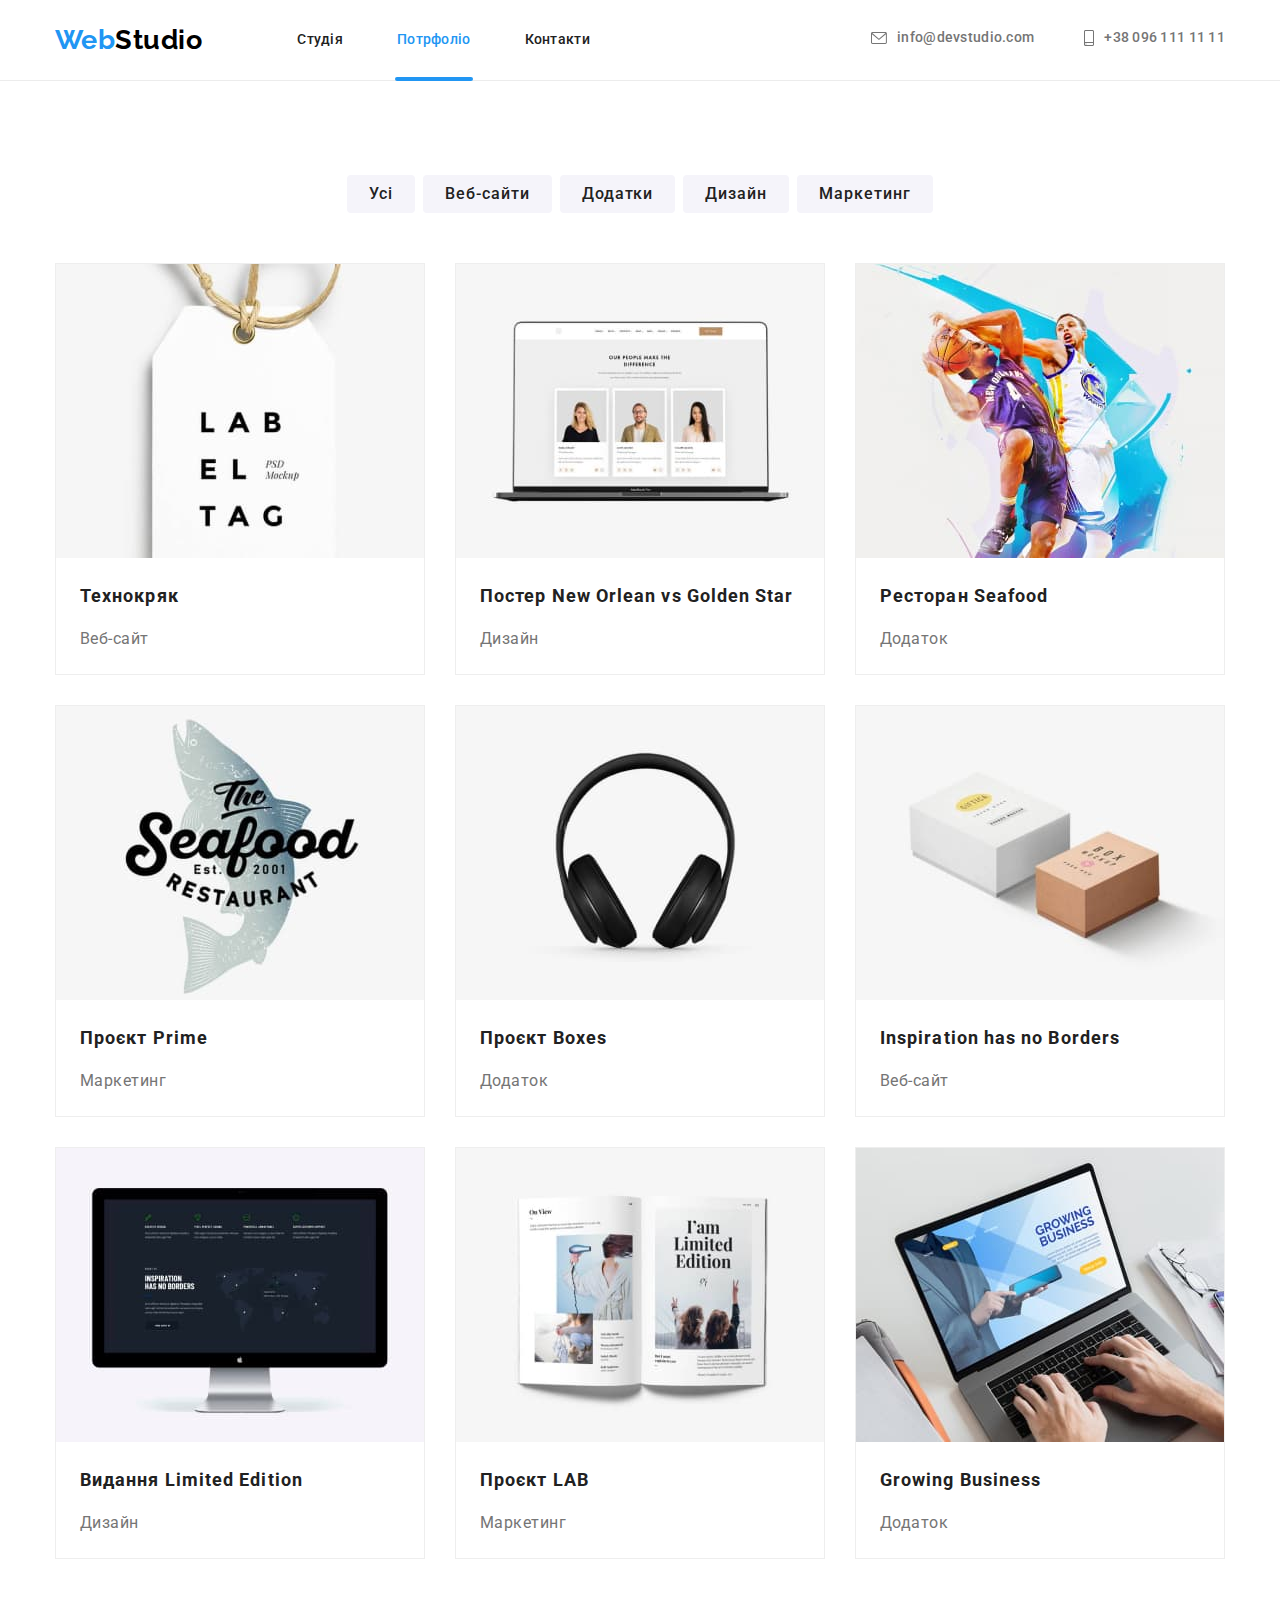
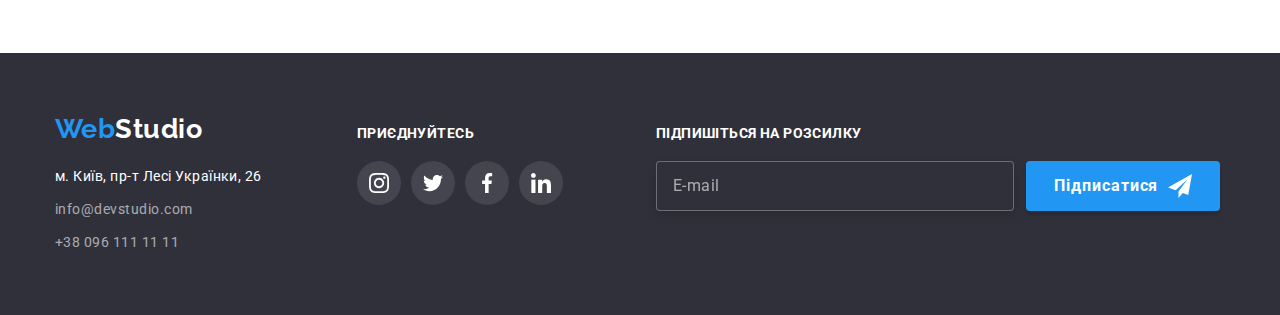
==== portfolio.html @ c3e43979 "Initial commit" ====
<!DOCTYPE html>
<html lang="uk">
  <head>
    <meta charset="UTF-8" />
    <meta http-equiv="X-UA-Compatible" content="IE=edge" />
    <meta name="viewport" content="width=device-width, initial-scale=1.0" />
    <title>Portfolio</title>
    <link
      href="https://fonts.googleapis.com/css2?family=Raleway:wght@700&family=Roboto:wght@400;500;700;900&display=swap"
      rel="stylesheet"
    />
    <!-- <link
      rel="stylesheet"
      href="https://cdnjs.cloudflare.com/ajax/libs/modern-normalize/1.1.0/modern-normalize.min.css	 "
    />
    <link rel="stylesheet" href="./css/styles.css" /> -->
    <link rel="stylesheet" href="./css/main.min.css" />
  </head>
  <body>
    <header class="header">
      <div class="container header__container">
        <a href="./index.html" class="logo"
          >Web<span class="logo__studio">Studio</span></a
        >
        <nav class="header__menu">
          <ul class="header__menu-list">
            <li class="header__menu-item">
              <a href="./index.html" class="header__menu-link">Студія</a>
            </li>
            <li class="header__menu-item">
              <a
                href="./portfolio.html"
                class="header__menu-link header__menu-link--active"
                >Потрфоліо</a
              >
            </li>
            <li class="header__menu-item">
              <a href="#" class="header__menu-link">Контакти</a>
            </li>
          </ul>
        </nav>
        <ul class="header__contacts-list">
          <li class="header__contacts-item">
            <a href="mailto:info@devstudio.com" class="header__contacts-link">
              <svg class="header__contacts-icon" width="16" height="12">
                <use href="./image/symbol-defs.svg#mail"></use>
              </svg>
              info@devstudio.com</a
            >
          </li>
          <li class="header__contacts-item">
            <a href="tel:+380961111111" class="header__contacts-link">
              <svg class="header__contacts-icon" width="10" height="16">
                <use href="./image/symbol-defs.svg#tel"></use>
              </svg>
              +38 096 111 11 11</a
            >
          </li>
        </ul>
      </div>
    </header>

    <main>
      <section class="portfolio">
        <div class="container">
          <h1 class="portfolio__title">Наші проекти</h1>
          <ul class="portfolio__filter-list">
            <li class="portfolio__filter-item">
              <button type="button" class="portfolio__filter-btn">Усі</button>
            </li>
            <li class="portfolio__filter-item">
              <button type="button" class="portfolio__filter-btn">
                Веб-сайти
              </button>
            </li>
            <li class="portfolio__filter-item">
              <button type="button" class="portfolio__filter-btn">
                Додатки
              </button>
            </li>
            <li class="portfolio__filter-item">
              <button type="button" class="portfolio__filter-btn">
                Дизайн
              </button>
            </li>
            <li class="portfolio__filter-item">
              <button type="button" class="portfolio__filter-btn">
                Маркетинг
              </button>
            </li>
          </ul>
          <ul class="portfolio__list">
            <li class="portfolio__item">
              <a href="#" class="portfolio__link">
                <div class="portfolio__wrapper">
                  <img
                    src="./image/portfolio/img8.jpg"
                    alt=""
                    width="370"
                    class="portfolio__img"
                  />
                  <div class="portfolio__overlay">
                    <p class="portfolio__subtext">
                      Ресурс пропонує комплексні пропозиції з різним рівнем
                      функціоналу та сервісів. Все це дозволить відвідувачу
                      отримати вичерпні відомості про компанію чи приватну
                      особу.
                    </p>
                  </div>
                </div>
                <div class="portfolio__info">
                  <h2 class="portfolio__info-title">Технокряк</h2>
                  <p class="portfolio__info-text">Веб-сайт</p>
                </div>
              </a>
            </li>

            <li class="portfolio__item">
              <a href="#" class="portfolio__link">
                <div class="portfolio__wrapper">
                  <img src="./image/portfolio/img1.jpg" alt="" width="370" />
                  <div class="portfolio__overlay">
                    <p class="portfolio__subtext">
                      Ресурс пропонує комплексні пропозиції з різним рівнем
                      функціоналу та сервісів. Все це дозволить відвідувачу
                      отримати вичерпні відомості про компанію чи приватну
                      особу.
                    </p>
                  </div>
                </div>
                <div class="portfolio__info">
                  <h2 class="portfolio__info-title">
                    Постер New Orlean vs Golden Star
                  </h2>
                  <p class="portfolio__info-text">Дизайн</p>
                </div>
              </a>
            </li>
            <li class="portfolio__item">
              <a href="#" class="portfolio__link">
                <div class="portfolio__wrapper">
                  <img src="./image/portfolio/img2.jpg" alt="" width="370" />
                  <div class="portfolio__overlay">
                    <p class="portfolio__subtext">
                      Ресурс пропонує комплексні пропозиції з різним рівнем
                      функціоналу та сервісів. Все це дозволить відвідувачу
                      отримати вичерпні відомості про компанію чи приватну
                      особу.
                    </p>
                  </div>
                </div>
                <div class="portfolio__info">
                  <h2 class="portfolio__info-title">Ресторан Seafood</h2>
                  <p class="portfolio__info-text">Додаток</p>
                </div>
              </a>
            </li>
            <li class="portfolio__item">
              <a href="#" class="portfolio__link">
                <div class="portfolio__wrapper">
                  <img src="./image/portfolio/img3.jpg" alt="" width="370" />
                  <div class="portfolio__overlay">
                    <p class="portfolio__subtext">
                      Ресурс пропонує комплексні пропозиції з різним рівнем
                      функціоналу та сервісів. Все це дозволить відвідувачу
                      отримати вичерпні відомості про компанію чи приватну
                      особу.
                    </p>
                  </div>
                </div>
                <div class="portfolio__info">
                  <h2 class="portfolio__info-title">Проєкт Prime</h2>
                  <p class="portfolio__info-text">Маркетинг</p>
                </div>
              </a>
            </li>
            <li class="portfolio__item">
              <a href="#" class="portfolio__link">
                <div class="portfolio__wrapper">
                  <img src="./image/portfolio/img4.jpg" alt="" width="370" />
                  <div class="portfolio__overlay">
                    <p class="portfolio__subtext">
                      Ресурс пропонує комплексні пропозиції з різним рівнем
                      функціоналу та сервісів. Все це дозволить відвідувачу
                      отримати вичерпні відомості про компанію чи приватну
                      особу.
                    </p>
                  </div>
                </div>
                <div class="portfolio__info">
                  <h2 class="portfolio__info-title">Проєкт Boxes</h2>
                  <p class="portfolio__info-text">Додаток</p>
                </div>
              </a>
            </li>
            <li class="portfolio__item">
              <a href="#" class="portfolio__link">
                <div class="portfolio__wrapper">
                  <img src="./image/portfolio/img5.jpg" alt="" width="370" />
                  <div class="portfolio__overlay">
                    <p class="portfolio__subtext">
                      Ресурс пропонує комплексні пропозиції з різним рівнем
                      функціоналу та сервісів. Все це дозволить відвідувачу
                      отримати вичерпні відомості про компанію чи приватну
                      особу.
                    </p>
                  </div>
                </div>
                <div class="portfolio__info">
                  <h2 class="portfolio__info-title">
                    Inspiration has no Borders
                  </h2>
                  <p class="portfolio__info-text">Веб-сайт</p>
                </div>
              </a>
            </li>
            <li class="portfolio__item">
              <a href="#" class="portfolio__link">
                <div class="portfolio__wrapper">
                  <img src="./image/portfolio/img6.jpg" alt="" width="370" />
                  <div class="portfolio__overlay">
                    <p class="portfolio__subtext">
                      Ресурс пропонує комплексні пропозиції з різним рівнем
                      функціоналу та сервісів. Все це дозволить відвідувачу
                      отримати вичерпні відомості про компанію чи приватну
                      особу.
                    </p>
                  </div>
                </div>
                <div class="portfolio__info">
                  <h2 class="portfolio__info-title">Видання Limited Edition</h2>
                  <p class="portfolio__info-text">Дизайн</p>
                </div>
              </a>
            </li>
            <li class="portfolio__item">
              <a href="#" class="portfolio__link">
                <div class="portfolio__wrapper">
                  <img src="./image/portfolio/img7.jpg" alt="" width="370" />
                  <div class="portfolio__overlay">
                    <p class="portfolio__subtext">
                      Ресурс пропонує комплексні пропозиції з різним рівнем
                      функціоналу та сервісів. Все це дозволить відвідувачу
                      отримати вичерпні відомості про компанію чи приватну
                      особу.
                    </p>
                  </div>
                </div>
                <div class="portfolio__info">
                  <h2 class="portfolio__info-title">Проєкт LAB</h2>
                  <p class="portfolio__info-text">Маркетинг</p>
                </div>
              </a>
            </li>
            <li class="portfolio__item">
              <a href="#" class="portfolio__link">
                <div class="portfolio__wrapper">
                  <img src="./image/portfolio/img9.jpg" alt="" width="370" />
                  <div class="portfolio__overlay">
                    <p class="portfolio__subtext">
                      Ресурс пропонує комплексні пропозиції з різним рівнем
                      функціоналу та сервісів. Все це дозволить відвідувачу
                      отримати вичерпні відомості про компанію чи приватну
                      особу.
                    </p>
                  </div>
                </div>
                <div class="portfolio__info">
                  <h2 class="portfolio__info-title">Growing Business</h2>
                  <p class="portfolio__info-text">Додаток</p>
                </div>
              </a>
            </li>
          </ul>
        </div>
      </section>
    </main>

    <footer class="footer">
      <div class="container footer__container">
        <div class="footer__info">
          <a href="#" class="logo"
            >Web<span class="logo__studio-footer">Studio</span></a
          >
          <address class="footer__adress">
            <ul class="footer__adress-list">
              <li class="footer__adress-item">
                <a
                  href="https://goo.gl/maps/8N9khmtmoE5xAhKt7"
                  target="_blank"
                  rel="noopener noreferrer"
                  class="footer__adress-link"
                  >м. Київ, пр-т Лесі Українки, 26</a
                >
              </li>
              <li class="footer__adress-item">
                <a
                  href="mailto:info@devstudio.com"
                  class="footer__adress-link footer__adress-link-gray"
                  >info@devstudio.com</a
                >
              </li>
              <li class="footer__adress-item">
                <a
                  href="tel:+380961111111"
                  class="footer__adress-link footer__adress-link-gray"
                  >+38 096 111 11 11</a
                >
              </li>
            </ul>
          </address>
        </div>
        <div class="footer__join">
          <h3 class="footer__title">приєднуйтесь</h3>
          <ul class="footer__social-list">
            <li class="footer__social-item">
              <a href="" class="footer__social-link">
                <svg class="footer__social-icon" width="20" height="20">
                  <use href="./image/symbol-defs.svg#instagram"></use>
                </svg>
              </a>
            </li>
            <li class="footer__social-item">
              <a href="" class="footer__social-link">
                <svg class="footer__social-icon" width="20" height="20">
                  <use href="./image/symbol-defs.svg#twitter"></use>
                </svg>
              </a>
            </li>
            <li class="footer__social-item">
              <a href="" class="footer__social-link">
                <svg class="footer__social-icon" width="20" height="20">
                  <use href="./image/symbol-defs.svg#facebook-1"></use>
                </svg>
              </a>
            </li>
            <li class="footer__social-item">
              <a href="" class="footer__social-link">
                <svg class="footer__social-icon" width="20" height="20">
                  <use href="./image/symbol-defs.svg#linkedin"></use>
                </svg>
              </a>
            </li>
          </ul>
        </div>
        <form class="footer__form">
          <div class="footer__form-field">
            <label for="footer-email" class="footer__label"
              >Підпишіться на розсилку</label
            >
            <input
              type="email"
              name="footer-email"
              id="email"
              placeholder="E-mail"
              class="footer__input"
            />
          </div>
          <button type="submit" class="footer__button">
            Підписатися
            <svg class="footer__icon" width="24" height="24">
              <use href="./image/symbol-defs.svg#send"></use>
            </svg>
          </button>
        </form>
      </div>
    </footer>
  </body>
</html>
---- css/main.min.css ----
/*! modern-normalize v1.1.0 | MIT License | https://github.com/sindresorhus/modern-normalize */*,::before,::after{box-sizing:border-box}html{line-height:1.15;-webkit-text-size-adjust:100%;-moz-tab-size:4;-o-tab-size:4;tab-size:4}body{margin:0;font-family:system-ui,-apple-system,"Segoe UI",Roboto,Helvetica,Arial,sans-serif,"Apple Color Emoji","Segoe UI Emoji"}hr{height:0;color:inherit}abbr[title]{-webkit-text-decoration:underline dotted;text-decoration:underline dotted}b,strong{font-weight:bolder}code,kbd,samp,pre{font-family:ui-monospace,SFMono-Regular,Consolas,"Liberation Mono",Menlo,monospace;font-size:1em}small{font-size:80%}sub,sup{font-size:75%;line-height:0;position:relative;vertical-align:baseline}sub{bottom:-0.25em}sup{top:-0.5em}table{text-indent:0;border-color:inherit}button,input,optgroup,select,textarea{font-family:inherit;font-size:100%;line-height:1.15;margin:0}button,select{text-transform:none}button,[type=button],[type=reset],[type=submit]{-webkit-appearance:button}::-moz-focus-inner{border-style:none;padding:0}:-moz-focusring{outline:1px dotted ButtonText}:-moz-ui-invalid{box-shadow:none}legend{padding:0}progress{vertical-align:baseline}::-webkit-inner-spin-button,::-webkit-outer-spin-button{height:auto}[type=search]{-webkit-appearance:textfield;outline-offset:-2px}::-webkit-search-decoration{-webkit-appearance:none}::-webkit-file-upload-button{-webkit-appearance:button;font:inherit}summary{display:list-item}.portfolio__title,.privilege__title{position:absolute;width:1px;height:1px;margin:-1px;border:0;padding:0;white-space:nowrap;-webkit-clip-path:inset(100%);clip-path:inset(100%);clip:rect(0 0 0 0);overflow:hidden}body{color:#757575;background-color:#fff;font-family:Roboto,sans-serif;letter-spacing:.03em}.container{width:1200px;padding:0px 15px;margin:0 auto}h2{color:#212121;font-family:"Roboto";font-weight:700;font-size:36px;line-height:1.16;margin-top:0;margin-bottom:50px}a{display:inline-block;text-decoration:none}button{color:#fff;background-color:#2196f3;cursor:pointer;font-weight:700;font-size:16px;line-height:1.87;letter-spacing:.06em;border:none;border-radius:4px;box-shadow:0px 4px 4px rgba(0,0,0,.15)}section{padding:94px 0px}ul{padding:0;margin:0;list-style:none}.privilege{padding-bottom:0}.privilege__title{color:#212121;font-family:"Roboto";font-weight:700;font-size:36px;line-height:1.16;text-align:center;margin-top:0;margin-bottom:50px}.privilege__benefits-list{display:flex;gap:30px}.privilege__item{max-width:calc((100% - 90px)/4)}.privilege__block{height:120px;display:flex;justify-content:center;align-items:center;background-color:#f5f4fa;margin-bottom:30px}.privilege__info-title{color:#212121;font-weight:700;font-size:14px;line-height:1.14;text-transform:uppercase;margin-top:0;margin-bottom:10px}.privilege__info-text{font-size:14px;line-height:1.7142857143;letter-spacing:.03em;color:#757575}.logo{color:#2196f3;text-decoration:none;font-family:Raleway,sans-serif;font-weight:700;font-size:27px;line-height:1.2}.logo__studio{color:#000}.logo__studio-footer{color:#fff}.header{border-bottom:1px solid #ececec}.header__container{display:flex;align-items:center}.header__menu{margin-left:93px}.header__menu-list{display:flex;gap:50px}.header__contacts-list{display:flex;margin-left:auto}.header__contacts-item:not(:first-child){margin-left:50px}.header__menu-link{position:relative;padding:32px 2px;color:#212121;font-weight:500;font-size:14px;line-height:1.14;letter-spacing:.02em;transition:color 250ms cubic-bezier(0.4, 0, 0.2, 1)}.header__menu-link:hover,.header__menu-link:focus{color:#2196f3}.header__menu-link--active{color:#2196f3}.header__menu-link--active::after{content:"";position:absolute;left:0;bottom:-1px;display:block;width:100%;height:4px;background-color:#2196f3;border-radius:2px}.header__contacts-link{display:inline-flex;align-items:center;color:#757575;font-weight:500;font-size:14px;line-height:1.14;letter-spacing:.02em;transition:color 250ms cubic-bezier(0.4, 0, 0.2, 1)}.header__contacts-link:hover,.header__contacts-link:focus{color:#2196f3}.header__contacts-icon{fill:currentColor;margin-right:10px}.hero{background-color:#2f303a;text-align:center;padding:200px 0;max-width:1600px;margin:0 auto;background-image:linear-gradient(to right, rgba(47, 48, 58, 0.4), rgba(47, 48, 58, 0.4)),url("../image/hero-bg.jpg");background-repeat:no-repeat;background-size:1600px;background-position:center}.hero__title{color:#fff;font-family:"Roboto";font-weight:900;font-size:44px;line-height:1.36;text-align:center;letter-spacing:.06em;text-transform:uppercase;margin-top:0;margin-bottom:30px}.hero__btn{padding:10px 32px}.features__title{text-align:center}.features__examples-list{display:flex;gap:30px}.features__item{position:relative;width:calc((100% - 60px)/3)}.features__img{display:block}.features__overlay{position:absolute;bottom:0;left:0;width:100%;height:70px;display:flex;align-items:center;justify-content:center;background-color:rgba(47,48,58,.8)}.features__text{margin:0;font-weight:700;font-size:14px;line-height:1.2;letter-spacing:.03em;text-transform:uppercase;color:#fff}.team{background-color:#f5f4fa}.team__img{display:block}.team__title{text-align:center}.team__list{display:flex;gap:30px}.team__item{width:calc((100% - 90px)/4);background-color:#fff;text-align:center;box-shadow:0px 1px 3px rgba(0,0,0,.12),0px 1px 1px rgba(0,0,0,.14),0px 2px 1px rgba(0,0,0,.2);border-radius:0px 0px 4px 4px}.team__info{padding:30px 0 30px 0}.team__info-title{color:#212121;font-weight:500;font-size:16px;line-height:1.18;margin-top:0;margin-bottom:10px}.team__info-text{font-size:16px;line-height:1.18;margin:0 0 16px 0}.team__social-list{display:flex;justify-content:center;margin:-5px}.team__social-item{margin:5px;width:44px;height:44px}.team__social-link{display:flex;justify-content:center;align-items:center;width:100%;height:100%;border-radius:50%;color:#afb1b8;transition:color 250ms cubic-bezier(0.4, 0, 0.2, 1),background-color 250ms cubic-bezier(0.4, 0, 0.2, 1)}.team__social-link:hover,.team__social-link:focus{color:#fff;background-color:#2196f3;border-radius:50%}.team__social-link--white{background-color:rgba(255,255,255,.1);color:#fff}.team__social-icon{fill:currentColor}.clients__title{text-align:center}.clients__list{display:flex;justify-content:center;gap:30px}.clients__item{width:calc((100% - 150px)/6);text-align:center}.clients__link{display:flex;justify-content:center;align-items:center;height:92px;border:1px solid #afb1b8;border-radius:4px;color:#afb1b8;transition:color 250ms cubic-bezier(0.4, 0, 0.2, 1),border 250ms cubic-bezier(0.4, 0, 0.2, 1)}.clients__link:hover,.clients__link:focus{border:1px solid #2196f3;color:#2196f3}.clients__icon{fill:currentColor}.footer{background-color:#2f303a;padding:60px 0}.footer__container{display:flex;align-items:baseline}.footer__adress{margin-top:20px;font-style:normal}.footer__adress-item{margin-bottom:9px}.footer__adress-item:last-child{margin-bottom:0}.footer__adress-link{color:#fff;text-decoration:none;font-size:14px;line-height:1.71;transition:color 250ms cubic-bezier(0.4, 0, 0.2, 1)}.footer__adress-link:hover,.footer__adress-link:focus{color:#2196f3}.footer__adress-link-gray{color:rgba(255,255,255,.6)}.footer__join{margin-left:95px}.footer__title{margin-top:0;margin-bottom:20px;font-weight:700;font-size:14px;line-height:1.2;letter-spacing:.03em;text-transform:uppercase;color:#fff}.footer__social-list{display:flex;justify-content:center;margin:-5px}.footer__social-item{margin:5px;width:44px;height:44px;background-color:rgba(255,255,255,.1);border-radius:50%}.footer__social-link{display:flex;justify-content:center;align-items:center;width:100%;height:100%;border-radius:50%;color:#fff;transition:color 250ms cubic-bezier(0.4, 0, 0.2, 1),background-color 250ms cubic-bezier(0.4, 0, 0.2, 1)}.footer__social-link:hover,.footer__social-link:focus{background-color:#2196f3}.footer__social-link--white{background-color:rgba(255,255,255,.1);color:#fff}.footer__social-icon{fill:currentColor}.footer__form{display:flex;margin-left:93px}.footer__form-field{display:flex;flex-direction:column;width:358px}.footer__label{font-weight:700;font-size:14px;line-height:1.15;letter-spacing:.03em;text-transform:uppercase;color:#fff;margin-bottom:20px}.footer__input{width:100%;height:50px;border:1px solid rgba(255,255,255,.3);filter:drop-shadow(0px 4px 4px rgba(0, 0, 0, 0.15));border-radius:4px;background-color:#2f303a;padding:15px 16px;color:#fff}.footer__input::-moz-placeholder{font-size:16px;line-height:1.25;letter-spacing:.03em;color:rgba(255,255,255,.6)}.footer__input:-ms-input-placeholder{font-size:16px;line-height:1.25;letter-spacing:.03em;color:rgba(255,255,255,.6)}.footer__input::placeholder{font-size:16px;line-height:1.25;letter-spacing:.03em;color:rgba(255,255,255,.6)}.footer__button{height:50px;padding:10px 28px;display:flex;align-items:center;margin-left:12px;margin-top:36px}.footer__icon{margin-left:10px;fill:currentColor}.backdrop{position:fixed;top:0;left:0;width:100%;height:100%;background-color:rgba(0,0,0,.2);z-index:1;opacity:1;visibility:visible;transition:opacity 500ms cubic-bezier(0.4, 0, 0.2, 1),visibility 500ms cubic-bezier(0.4, 0, 0.2, 1)}.backdrop.is-hidden{visibility:hidden;opacity:0;pointer-events:none}.backdrop.is-hidden .modal{transform:translate(-50%, -50%) perspective(500px) translateY(-100%) rotateX(45deg)}.modal{position:absolute;top:50%;left:50%;min-width:528px;min-height:581px;padding:40px;background:#fff;box-shadow:0px 1px 3px rgba(0,0,0,.12),0px 1px 1px rgba(0,0,0,.14),0px 2px 1px rgba(0,0,0,.2);border-radius:4px;transform:translate(-50%, -50%) perspective(500px) translateY(0%) rotateX(0deg);transition:transform 500ms ease}.modal__form{position:absolute;top:50%;left:50%;min-width:528px;min-height:581px;padding:40px;background:#fff;box-shadow:0px 1px 3px rgba(0,0,0,.12),0px 1px 1px rgba(0,0,0,.14),0px 2px 1px rgba(0,0,0,.2);border-radius:4px;transform:translate(-50%, -50%) perspective(500px) translateY(0%) rotateX(0deg);transition:transform 500ms ease}.modal__title{font-weight:700;font-size:20px;line-height:1.15;text-align:center;letter-spacing:.03em;color:#212121;margin-top:0;margin-bottom:12px}.modal__item{margin-bottom:10px}.modal__item:last-child{margin-bottom:20px}.modal__label{position:relative;display:block;font-size:12px;line-height:1.17;letter-spacing:.01em;color:#757575}.modal__input{display:block;width:100%;margin-top:4px;height:40px;border:1px solid rgba(33,33,33,.2);border-radius:4px;padding:11px 12px 11px 42px;transition:border 250ms cubic-bezier(0.4, 0, 0.2, 1)}.modal__input:focus{outline:none;border:1px solid #2196f3}.modal__input:focus+.modal__svg{fill:#2196f3}.modal__svg{position:absolute;top:50%;left:0;margin-left:12px;fill:#212121;transition:fill 250ms cubic-bezier(0.4, 0, 0.2, 1)}.modal__textarea{display:block;width:100%;height:120px;border:1px solid rgba(33,33,33,.2);border-radius:4px;resize:none;padding:12px 16px;margin-top:4px;transition:border 250ms cubic-bezier(0.4, 0, 0.2, 1)}.modal__textarea::-moz-placeholder{font-size:12px;line-height:1.17;letter-spacing:.01em;color:rgba(117,117,117,.5)}.modal__textarea:-ms-input-placeholder{font-size:12px;line-height:1.17;letter-spacing:.01em;color:rgba(117,117,117,.5)}.modal__textarea::placeholder{font-size:12px;line-height:1.17;letter-spacing:.01em;color:rgba(117,117,117,.5)}.modal__textarea:focus{outline:none;border:1px solid #2196f3}.policy{display:flex;align-items:center;margin-bottom:30px;font-size:14px;line-height:1.7;letter-spacing:.03em;color:#757575;padding-left:12px}.policy__checkbox{position:absolute;width:1px;height:1px;margin:-1px;border:0;padding:0;-webkit-clip-path:inset(100%);clip-path:inset(100%);clip:rect(0 0 0 0);overflow:hidden}.policy__checkbox:checked+.policy__icon{background-color:#2196f3;background-image:url(../image/check.svg);background-size:contain;border-color:#2196f3;background-origin:border-box}.policy__icon{display:inline-block;width:16px;height:15px;border:2px solid #212121;border-radius:2px;margin-right:8px;cursor:pointer}.modal__link{color:#2196f3;text-decoration:underline}.modal__button{display:flex;margin:0 auto;padding:10px 52px}.close-button{position:absolute;top:8px;right:8px;width:30px;height:30px;padding:0;border:none;display:flex;justify-content:center;align-items:center;margin-left:auto;background-color:#fff;border:1px solid rgba(0,0,0,.1);border-radius:50%;cursor:pointer;fill:#000;transition:fill 250ms cubic-bezier(0.4, 0, 0.2, 1)}.close-button:hover{fill:#2196f3}.modal__icon{color:currentColor}.portfolio__filter-list{display:flex;justify-content:center;margin-bottom:50px}.portfolio__filter-item{margin-right:8px}.portfolio__filter-item:last-child{margin-right:0}.portfolio__filter-btn{color:#212121;background-color:#f5f4fa;font-weight:500;line-height:1.62;padding:6px 22px;box-shadow:none;transition:color 250ms cubic-bezier(0.4, 0, 0.2, 1),background-color 250ms cubic-bezier(0.4, 0, 0.2, 1),box-shadow 250ms cubic-bezier(0.4, 0, 0.2, 1)}.portfolio__filter-btn:hover,.portfolio__filter-btn:focus{color:#fff;background-color:#2196f3;box-shadow:0px 3px 1px rgba(0,0,0,.1),0px 1px 2px rgba(0,0,0,.08),0px 2px 2px rgba(0,0,0,.12)}.portfolio__list{display:flex;flex-wrap:wrap;gap:30px}.portfolio__item{width:calc((100% - 60px)/3);border:1px #eee solid}.portfolio__item:hover .portfolio__overlay{transform:translateY(0)}.portfolio__link{display:block;color:inherit;text-decoration:none;transition:box-shadow 250ms cubic-bezier(0.4, 0, 0.2, 1)}.portfolio__link:hover,.portfolio__link:focus{box-shadow:0px 1px 1px rgba(0,0,0,.12),0px 4px 4px rgba(0,0,0,.06),1px 4px 6px rgba(0,0,0,.16)}.portfolio__link:hover .portfolio__overlay,.portfolio__link:focus .portfolio__overlay{transform:translateY(0)}.portfolio__wrapper{position:relative;overflow:hidden}.portfolio__wrapper img{display:block}.portfolio__overlay{position:absolute;bottom:0;left:0;padding:63px 24px;width:100%;height:100%;background-color:rgba(33,150,243,.9);transform:translateY(100%);transition:transform 250ms cubic-bezier(0.4, 0, 0.2, 1)}.portfolio__subtext{margin:0;font-size:18px;line-height:28px;letter-spacing:.03em;color:#fff}.portfolio__info{padding:20px 24px;text-align:left}.portfolio__info-title{color:#212121;font-weight:700;font-size:18px;line-height:2;letter-spacing:.06em;margin-top:0;margin-bottom:10px}.portfolio__info-text{font-size:16px;line-height:1.87;margin:0}/*# sourceMappingURL=main.min.css.map */
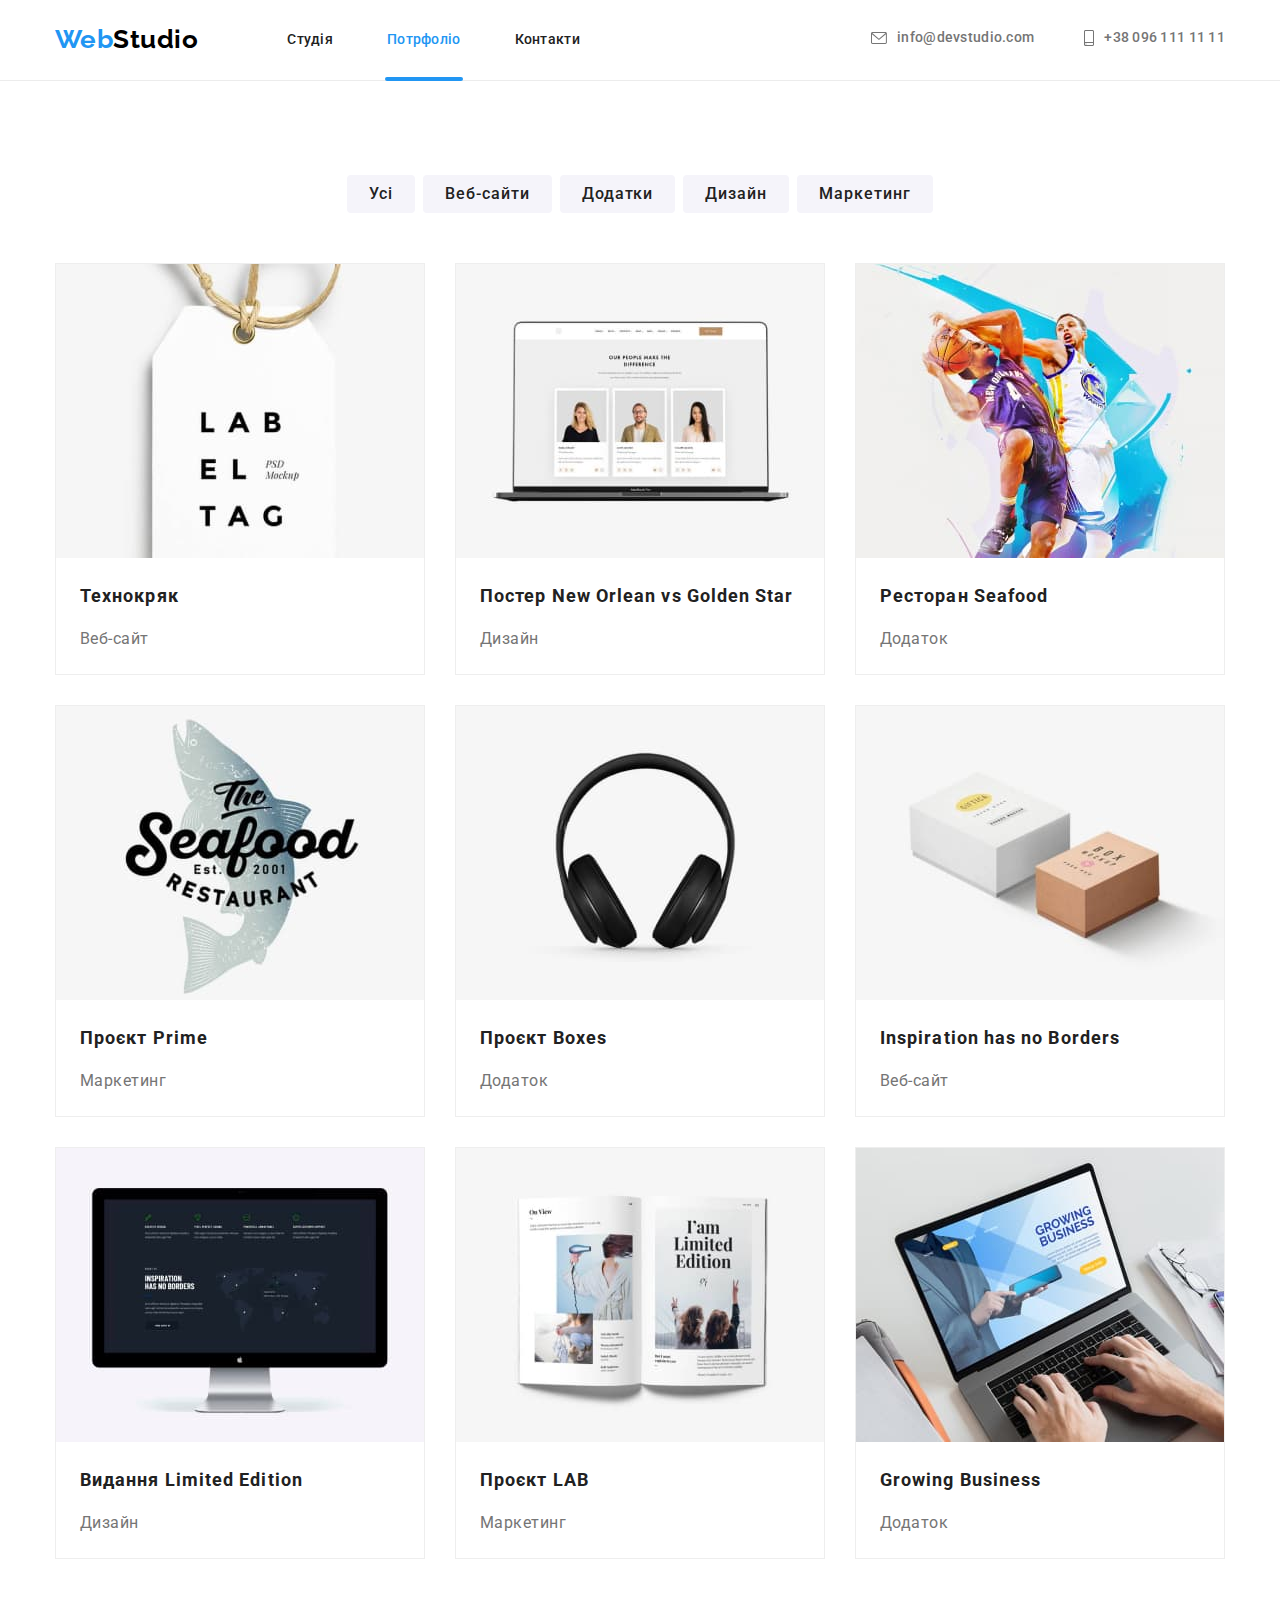
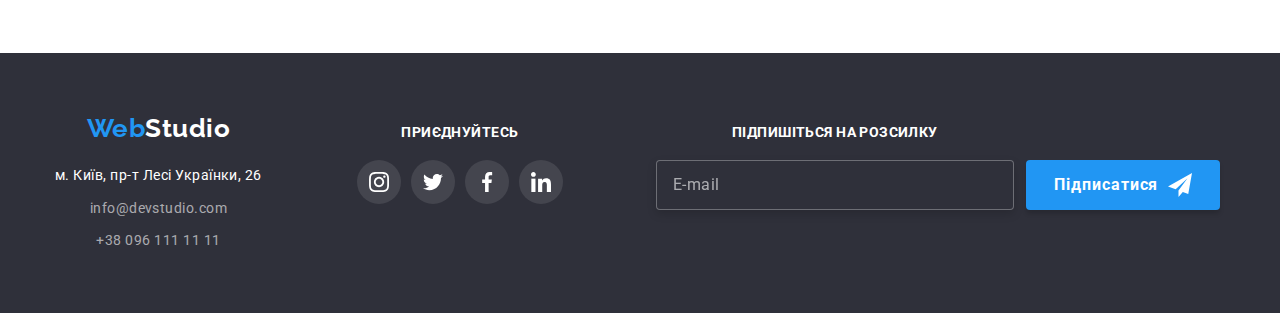
==== commit e3a1c8e9: "fix adaptive portfolio" ====
--- a/portfolio.html
+++ b/portfolio.html
@@ -16,12 +16,27 @@
     <link rel="stylesheet" href="./css/styles.css" /> -->
     <link rel="stylesheet" href="./css/main.min.css" />
   </head>
-  <body>
+  <body data-body>
     <header class="header">
       <div class="container header__container">
         <a href="./index.html" class="logo"
           >Web<span class="logo__studio">Studio</span></a
         >
+        <button type="button" class="menu-button" data-menu-button>
+          <svg
+            width="40"
+            height="40"
+            aria-expanded="false"
+            aria-controls="menu-container"
+            aria-label="Мобильное меню"
+          >
+            <use
+              class="icon-burger"
+              href="./image/symbol-defs.svg#burger"
+            ></use>
+            <use class="icon-cross" href="./image/symbol-defs.svg#cross"></use>
+          </svg>
+        </button>
         <nav class="header__menu">
           <ul class="header__menu-list">
             <li class="header__menu-item">
@@ -278,70 +293,72 @@
 
     <footer class="footer">
       <div class="container footer__container">
-        <div class="footer__info">
-          <a href="#" class="logo"
-            >Web<span class="logo__studio-footer">Studio</span></a
-          >
-          <address class="footer__adress">
-            <ul class="footer__adress-list">
-              <li class="footer__adress-item">
-                <a
-                  href="https://goo.gl/maps/8N9khmtmoE5xAhKt7"
-                  target="_blank"
-                  rel="noopener noreferrer"
-                  class="footer__adress-link"
-                  >м. Київ, пр-т Лесі Українки, 26</a
-                >
+        <div class="footer__wrapper">
+          <div class="footer__info">
+            <a href="#" class="logo"
+              >Web<span class="logo__studio-footer">Studio</span></a
+            >
+            <address class="footer__adress">
+              <ul class="footer__adress-list">
+                <li class="footer__adress-item">
+                  <a
+                    href="https://goo.gl/maps/8N9khmtmoE5xAhKt7"
+                    target="_blank"
+                    rel="noopener noreferrer"
+                    class="footer__adress-link"
+                    >м. Київ, пр-т Лесі Українки, 26</a
+                  >
+                </li>
+                <li class="footer__adress-item">
+                  <a
+                    href="mailto:info@devstudio.com"
+                    class="footer__adress-link footer__adress-link-gray"
+                    >info@devstudio.com</a
+                  >
+                </li>
+                <li class="footer__adress-item">
+                  <a
+                    href="tel:+380961111111"
+                    class="footer__adress-link footer__adress-link-gray"
+                    >+38 096 111 11 11</a
+                  >
+                </li>
+              </ul>
+            </address>
+          </div>
+          <div class="footer__join">
+            <h3 class="footer__title">приєднуйтесь</h3>
+            <ul class="footer__social-list">
+              <li class="footer__social-item">
+                <a href="" class="footer__social-link">
+                  <svg class="footer__social-icon" width="20" height="20">
+                    <use href="./image/symbol-defs.svg#instagram"></use>
+                  </svg>
+                </a>
               </li>
-              <li class="footer__adress-item">
-                <a
-                  href="mailto:info@devstudio.com"
-                  class="footer__adress-link footer__adress-link-gray"
-                  >info@devstudio.com</a
-                >
+              <li class="footer__social-item">
+                <a href="" class="footer__social-link">
+                  <svg class="footer__social-icon" width="20" height="20">
+                    <use href="./image/symbol-defs.svg#twitter"></use>
+                  </svg>
+                </a>
               </li>
-              <li class="footer__adress-item">
-                <a
-                  href="tel:+380961111111"
-                  class="footer__adress-link footer__adress-link-gray"
-                  >+38 096 111 11 11</a
-                >
+              <li class="footer__social-item">
+                <a href="" class="footer__social-link">
+                  <svg class="footer__social-icon" width="20" height="20">
+                    <use href="./image/symbol-defs.svg#facebook-1"></use>
+                  </svg>
+                </a>
+              </li>
+              <li class="footer__social-item">
+                <a href="" class="footer__social-link">
+                  <svg class="footer__social-icon" width="20" height="20">
+                    <use href="./image/symbol-defs.svg#linkedin"></use>
+                  </svg>
+                </a>
               </li>
             </ul>
-          </address>
-        </div>
-        <div class="footer__join">
-          <h3 class="footer__title">приєднуйтесь</h3>
-          <ul class="footer__social-list">
-            <li class="footer__social-item">
-              <a href="" class="footer__social-link">
-                <svg class="footer__social-icon" width="20" height="20">
-                  <use href="./image/symbol-defs.svg#instagram"></use>
-                </svg>
-              </a>
-            </li>
-            <li class="footer__social-item">
-              <a href="" class="footer__social-link">
-                <svg class="footer__social-icon" width="20" height="20">
-                  <use href="./image/symbol-defs.svg#twitter"></use>
-                </svg>
-              </a>
-            </li>
-            <li class="footer__social-item">
-              <a href="" class="footer__social-link">
-                <svg class="footer__social-icon" width="20" height="20">
-                  <use href="./image/symbol-defs.svg#facebook-1"></use>
-                </svg>
-              </a>
-            </li>
-            <li class="footer__social-item">
-              <a href="" class="footer__social-link">
-                <svg class="footer__social-icon" width="20" height="20">
-                  <use href="./image/symbol-defs.svg#linkedin"></use>
-                </svg>
-              </a>
-            </li>
-          </ul>
+          </div>
         </div>
         <form class="footer__form">
           <div class="footer__form-field">
@@ -351,7 +368,7 @@
             <input
               type="email"
               name="footer-email"
-              id="email"
+              id="footer-email"
               placeholder="E-mail"
               class="footer__input"
             />
@@ -365,5 +382,52 @@
         </form>
       </div>
     </footer>
+    <div class="mobile" id="menu-container" data-menu>
+      <nav class="mobile__menu">
+        <ul class="mobile__menu-list">
+          <li class="mobile__menu-item">
+            <a href="./index.html" class="mobile__menu-link">Студія</a>
+          </li>
+          <li class="mobile__menu-item">
+            <a
+              href="./portfolio.html"
+              class="mobile__menu-link mobile__menu-link--active"
+              >Портфоліо</a
+            >
+          </li>
+          <li class="mobile__menu-item">
+            <a href="#" class="mobile__menu-link">Контакти</a>
+          </li>
+        </ul>
+      </nav>
+      <ul class="mobile__contact-list">
+        <li class="mobile__contact-item">
+          <a href="tel:+380961111111" class="mobile__contact-mail"
+            >+38 096 111 11 11</a
+          >
+        </li>
+        <li class="mobile__contact-item">
+          <a href="mailto:info@devstudio.com" class="mobile__contact-tel"
+            >info@devstudio.com</a
+          >
+        </li>
+      </ul>
+      <ul class="mobile__social-list">
+        <li class="mobile__social-item">
+          <a href="" class="mobile__social-link">Instagram</a>
+        </li>
+        <li class="mobile__social-item">
+          <a href="" class="mobile__social-link">Twitter</a>
+        </li>
+        <li class="mobile__social-item">
+          <a href="" class="mobile__social-link">Facebook</a>
+        </li>
+        <li class="mobile__social-item">
+          <a href="" class="mobile__social-link">LinkedIn</a>
+        </li>
+      </ul>
+    </div>
+    <script src="./js/modal.js"></script>
+    <script src="./js/menu.js"></script>
   </body>
 </html>
--- a/css/main.min.css
+++ b/css/main.min.css
@@ -1 +1 @@
-/*! modern-normalize v1.1.0 | MIT License | https://github.com/sindresorhus/modern-normalize */*,::before,::after{box-sizing:border-box}html{line-height:1.15;-webkit-text-size-adjust:100%;-moz-tab-size:4;-o-tab-size:4;tab-size:4}body{margin:0;font-family:system-ui,-apple-system,"Segoe UI",Roboto,Helvetica,Arial,sans-serif,"Apple Color Emoji","Segoe UI Emoji"}hr{height:0;color:inherit}abbr[title]{-webkit-text-decoration:underline dotted;text-decoration:underline dotted}b,strong{font-weight:bolder}code,kbd,samp,pre{font-family:ui-monospace,SFMono-Regular,Consolas,"Liberation Mono",Menlo,monospace;font-size:1em}small{font-size:80%}sub,sup{font-size:75%;line-height:0;position:relative;vertical-align:baseline}sub{bottom:-0.25em}sup{top:-0.5em}table{text-indent:0;border-color:inherit}button,input,optgroup,select,textarea{font-family:inherit;font-size:100%;line-height:1.15;margin:0}button,select{text-transform:none}button,[type=button],[type=reset],[type=submit]{-webkit-appearance:button}::-moz-focus-inner{border-style:none;padding:0}:-moz-focusring{outline:1px dotted ButtonText}:-moz-ui-invalid{box-shadow:none}legend{padding:0}progress{vertical-align:baseline}::-webkit-inner-spin-button,::-webkit-outer-spin-button{height:auto}[type=search]{-webkit-appearance:textfield;outline-offset:-2px}::-webkit-search-decoration{-webkit-appearance:none}::-webkit-file-upload-button{-webkit-appearance:button;font:inherit}summary{display:list-item}.portfolio__title,.privilege__title{position:absolute;width:1px;height:1px;margin:-1px;border:0;padding:0;white-space:nowrap;-webkit-clip-path:inset(100%);clip-path:inset(100%);clip:rect(0 0 0 0);overflow:hidden}body{color:#757575;background-color:#fff;font-family:Roboto,sans-serif;letter-spacing:.03em}.container{width:1200px;padding:0px 15px;margin:0 auto}h2{color:#212121;font-family:"Roboto";font-weight:700;font-size:36px;line-height:1.16;margin-top:0;margin-bottom:50px}a{display:inline-block;text-decoration:none}button{color:#fff;background-color:#2196f3;cursor:pointer;font-weight:700;font-size:16px;line-height:1.87;letter-spacing:.06em;border:none;border-radius:4px;box-shadow:0px 4px 4px rgba(0,0,0,.15)}section{padding:94px 0px}ul{padding:0;margin:0;list-style:none}.privilege{padding-bottom:0}.privilege__title{color:#212121;font-family:"Roboto";font-weight:700;font-size:36px;line-height:1.16;text-align:center;margin-top:0;margin-bottom:50px}.privilege__benefits-list{display:flex;gap:30px}.privilege__item{max-width:calc((100% - 90px)/4)}.privilege__block{height:120px;display:flex;justify-content:center;align-items:center;background-color:#f5f4fa;margin-bottom:30px}.privilege__info-title{color:#212121;font-weight:700;font-size:14px;line-height:1.14;text-transform:uppercase;margin-top:0;margin-bottom:10px}.privilege__info-text{font-size:14px;line-height:1.7142857143;letter-spacing:.03em;color:#757575}.logo{color:#2196f3;text-decoration:none;font-family:Raleway,sans-serif;font-weight:700;font-size:27px;line-height:1.2}.logo__studio{color:#000}.logo__studio-footer{color:#fff}.header{border-bottom:1px solid #ececec}.header__container{display:flex;align-items:center}.header__menu{margin-left:93px}.header__menu-list{display:flex;gap:50px}.header__contacts-list{display:flex;margin-left:auto}.header__contacts-item:not(:first-child){margin-left:50px}.header__menu-link{position:relative;padding:32px 2px;color:#212121;font-weight:500;font-size:14px;line-height:1.14;letter-spacing:.02em;transition:color 250ms cubic-bezier(0.4, 0, 0.2, 1)}.header__menu-link:hover,.header__menu-link:focus{color:#2196f3}.header__menu-link--active{color:#2196f3}.header__menu-link--active::after{content:"";position:absolute;left:0;bottom:-1px;display:block;width:100%;height:4px;background-color:#2196f3;border-radius:2px}.header__contacts-link{display:inline-flex;align-items:center;color:#757575;font-weight:500;font-size:14px;line-height:1.14;letter-spacing:.02em;transition:color 250ms cubic-bezier(0.4, 0, 0.2, 1)}.header__contacts-link:hover,.header__contacts-link:focus{color:#2196f3}.header__contacts-icon{fill:currentColor;margin-right:10px}.hero{background-color:#2f303a;text-align:center;padding:200px 0;max-width:1600px;margin:0 auto;background-image:linear-gradient(to right, rgba(47, 48, 58, 0.4), rgba(47, 48, 58, 0.4)),url("../image/hero-bg.jpg");background-repeat:no-repeat;background-size:1600px;background-position:center}.hero__title{color:#fff;font-family:"Roboto";font-weight:900;font-size:44px;line-height:1.36;text-align:center;letter-spacing:.06em;text-transform:uppercase;margin-top:0;margin-bottom:30px}.hero__btn{padding:10px 32px}.features__title{text-align:center}.features__examples-list{display:flex;gap:30px}.features__item{position:relative;width:calc((100% - 60px)/3)}.features__img{display:block}.features__overlay{position:absolute;bottom:0;left:0;width:100%;height:70px;display:flex;align-items:center;justify-content:center;background-color:rgba(47,48,58,.8)}.features__text{margin:0;font-weight:700;font-size:14px;line-height:1.2;letter-spacing:.03em;text-transform:uppercase;color:#fff}.team{background-color:#f5f4fa}.team__img{display:block}.team__title{text-align:center}.team__list{display:flex;gap:30px}.team__item{width:calc((100% - 90px)/4);background-color:#fff;text-align:center;box-shadow:0px 1px 3px rgba(0,0,0,.12),0px 1px 1px rgba(0,0,0,.14),0px 2px 1px rgba(0,0,0,.2);border-radius:0px 0px 4px 4px}.team__info{padding:30px 0 30px 0}.team__info-title{color:#212121;font-weight:500;font-size:16px;line-height:1.18;margin-top:0;margin-bottom:10px}.team__info-text{font-size:16px;line-height:1.18;margin:0 0 16px 0}.team__social-list{display:flex;justify-content:center;margin:-5px}.team__social-item{margin:5px;width:44px;height:44px}.team__social-link{display:flex;justify-content:center;align-items:center;width:100%;height:100%;border-radius:50%;color:#afb1b8;transition:color 250ms cubic-bezier(0.4, 0, 0.2, 1),background-color 250ms cubic-bezier(0.4, 0, 0.2, 1)}.team__social-link:hover,.team__social-link:focus{color:#fff;background-color:#2196f3;border-radius:50%}.team__social-link--white{background-color:rgba(255,255,255,.1);color:#fff}.team__social-icon{fill:currentColor}.clients__title{text-align:center}.clients__list{display:flex;justify-content:center;gap:30px}.clients__item{width:calc((100% - 150px)/6);text-align:center}.clients__link{display:flex;justify-content:center;align-items:center;height:92px;border:1px solid #afb1b8;border-radius:4px;color:#afb1b8;transition:color 250ms cubic-bezier(0.4, 0, 0.2, 1),border 250ms cubic-bezier(0.4, 0, 0.2, 1)}.clients__link:hover,.clients__link:focus{border:1px solid #2196f3;color:#2196f3}.clients__icon{fill:currentColor}.footer{background-color:#2f303a;padding:60px 0}.footer__container{display:flex;align-items:baseline}.footer__adress{margin-top:20px;font-style:normal}.footer__adress-item{margin-bottom:9px}.footer__adress-item:last-child{margin-bottom:0}.footer__adress-link{color:#fff;text-decoration:none;font-size:14px;line-height:1.71;transition:color 250ms cubic-bezier(0.4, 0, 0.2, 1)}.footer__adress-link:hover,.footer__adress-link:focus{color:#2196f3}.footer__adress-link-gray{color:rgba(255,255,255,.6)}.footer__join{margin-left:95px}.footer__title{margin-top:0;margin-bottom:20px;font-weight:700;font-size:14px;line-height:1.2;letter-spacing:.03em;text-transform:uppercase;color:#fff}.footer__social-list{display:flex;justify-content:center;margin:-5px}.footer__social-item{margin:5px;width:44px;height:44px;background-color:rgba(255,255,255,.1);border-radius:50%}.footer__social-link{display:flex;justify-content:center;align-items:center;width:100%;height:100%;border-radius:50%;color:#fff;transition:color 250ms cubic-bezier(0.4, 0, 0.2, 1),background-color 250ms cubic-bezier(0.4, 0, 0.2, 1)}.footer__social-link:hover,.footer__social-link:focus{background-color:#2196f3}.footer__social-link--white{background-color:rgba(255,255,255,.1);color:#fff}.footer__social-icon{fill:currentColor}.footer__form{display:flex;margin-left:93px}.footer__form-field{display:flex;flex-direction:column;width:358px}.footer__label{font-weight:700;font-size:14px;line-height:1.15;letter-spacing:.03em;text-transform:uppercase;color:#fff;margin-bottom:20px}.footer__input{width:100%;height:50px;border:1px solid rgba(255,255,255,.3);filter:drop-shadow(0px 4px 4px rgba(0, 0, 0, 0.15));border-radius:4px;background-color:#2f303a;padding:15px 16px;color:#fff}.footer__input::-moz-placeholder{font-size:16px;line-height:1.25;letter-spacing:.03em;color:rgba(255,255,255,.6)}.footer__input:-ms-input-placeholder{font-size:16px;line-height:1.25;letter-spacing:.03em;color:rgba(255,255,255,.6)}.footer__input::placeholder{font-size:16px;line-height:1.25;letter-spacing:.03em;color:rgba(255,255,255,.6)}.footer__button{height:50px;padding:10px 28px;display:flex;align-items:center;margin-left:12px;margin-top:36px}.footer__icon{margin-left:10px;fill:currentColor}.backdrop{position:fixed;top:0;left:0;width:100%;height:100%;background-color:rgba(0,0,0,.2);z-index:1;opacity:1;visibility:visible;transition:opacity 500ms cubic-bezier(0.4, 0, 0.2, 1),visibility 500ms cubic-bezier(0.4, 0, 0.2, 1)}.backdrop.is-hidden{visibility:hidden;opacity:0;pointer-events:none}.backdrop.is-hidden .modal{transform:translate(-50%, -50%) perspective(500px) translateY(-100%) rotateX(45deg)}.modal{position:absolute;top:50%;left:50%;min-width:528px;min-height:581px;padding:40px;background:#fff;box-shadow:0px 1px 3px rgba(0,0,0,.12),0px 1px 1px rgba(0,0,0,.14),0px 2px 1px rgba(0,0,0,.2);border-radius:4px;transform:translate(-50%, -50%) perspective(500px) translateY(0%) rotateX(0deg);transition:transform 500ms ease}.modal__form{position:absolute;top:50%;left:50%;min-width:528px;min-height:581px;padding:40px;background:#fff;box-shadow:0px 1px 3px rgba(0,0,0,.12),0px 1px 1px rgba(0,0,0,.14),0px 2px 1px rgba(0,0,0,.2);border-radius:4px;transform:translate(-50%, -50%) perspective(500px) translateY(0%) rotateX(0deg);transition:transform 500ms ease}.modal__title{font-weight:700;font-size:20px;line-height:1.15;text-align:center;letter-spacing:.03em;color:#212121;margin-top:0;margin-bottom:12px}.modal__item{margin-bottom:10px}.modal__item:last-child{margin-bottom:20px}.modal__label{position:relative;display:block;font-size:12px;line-height:1.17;letter-spacing:.01em;color:#757575}.modal__input{display:block;width:100%;margin-top:4px;height:40px;border:1px solid rgba(33,33,33,.2);border-radius:4px;padding:11px 12px 11px 42px;transition:border 250ms cubic-bezier(0.4, 0, 0.2, 1)}.modal__input:focus{outline:none;border:1px solid #2196f3}.modal__input:focus+.modal__svg{fill:#2196f3}.modal__svg{position:absolute;top:50%;left:0;margin-left:12px;fill:#212121;transition:fill 250ms cubic-bezier(0.4, 0, 0.2, 1)}.modal__textarea{display:block;width:100%;height:120px;border:1px solid rgba(33,33,33,.2);border-radius:4px;resize:none;padding:12px 16px;margin-top:4px;transition:border 250ms cubic-bezier(0.4, 0, 0.2, 1)}.modal__textarea::-moz-placeholder{font-size:12px;line-height:1.17;letter-spacing:.01em;color:rgba(117,117,117,.5)}.modal__textarea:-ms-input-placeholder{font-size:12px;line-height:1.17;letter-spacing:.01em;color:rgba(117,117,117,.5)}.modal__textarea::placeholder{font-size:12px;line-height:1.17;letter-spacing:.01em;color:rgba(117,117,117,.5)}.modal__textarea:focus{outline:none;border:1px solid #2196f3}.policy{display:flex;align-items:center;margin-bottom:30px;font-size:14px;line-height:1.7;letter-spacing:.03em;color:#757575;padding-left:12px}.policy__checkbox{position:absolute;width:1px;height:1px;margin:-1px;border:0;padding:0;-webkit-clip-path:inset(100%);clip-path:inset(100%);clip:rect(0 0 0 0);overflow:hidden}.policy__checkbox:checked+.policy__icon{background-color:#2196f3;background-image:url(../image/check.svg);background-size:contain;border-color:#2196f3;background-origin:border-box}.policy__icon{display:inline-block;width:16px;height:15px;border:2px solid #212121;border-radius:2px;margin-right:8px;cursor:pointer}.modal__link{color:#2196f3;text-decoration:underline}.modal__button{display:flex;margin:0 auto;padding:10px 52px}.close-button{position:absolute;top:8px;right:8px;width:30px;height:30px;padding:0;border:none;display:flex;justify-content:center;align-items:center;margin-left:auto;background-color:#fff;border:1px solid rgba(0,0,0,.1);border-radius:50%;cursor:pointer;fill:#000;transition:fill 250ms cubic-bezier(0.4, 0, 0.2, 1)}.close-button:hover{fill:#2196f3}.modal__icon{color:currentColor}.portfolio__filter-list{display:flex;justify-content:center;margin-bottom:50px}.portfolio__filter-item{margin-right:8px}.portfolio__filter-item:last-child{margin-right:0}.portfolio__filter-btn{color:#212121;background-color:#f5f4fa;font-weight:500;line-height:1.62;padding:6px 22px;box-shadow:none;transition:color 250ms cubic-bezier(0.4, 0, 0.2, 1),background-color 250ms cubic-bezier(0.4, 0, 0.2, 1),box-shadow 250ms cubic-bezier(0.4, 0, 0.2, 1)}.portfolio__filter-btn:hover,.portfolio__filter-btn:focus{color:#fff;background-color:#2196f3;box-shadow:0px 3px 1px rgba(0,0,0,.1),0px 1px 2px rgba(0,0,0,.08),0px 2px 2px rgba(0,0,0,.12)}.portfolio__list{display:flex;flex-wrap:wrap;gap:30px}.portfolio__item{width:calc((100% - 60px)/3);border:1px #eee solid}.portfolio__item:hover .portfolio__overlay{transform:translateY(0)}.portfolio__link{display:block;color:inherit;text-decoration:none;transition:box-shadow 250ms cubic-bezier(0.4, 0, 0.2, 1)}.portfolio__link:hover,.portfolio__link:focus{box-shadow:0px 1px 1px rgba(0,0,0,.12),0px 4px 4px rgba(0,0,0,.06),1px 4px 6px rgba(0,0,0,.16)}.portfolio__link:hover .portfolio__overlay,.portfolio__link:focus .portfolio__overlay{transform:translateY(0)}.portfolio__wrapper{position:relative;overflow:hidden}.portfolio__wrapper img{display:block}.portfolio__overlay{position:absolute;bottom:0;left:0;padding:63px 24px;width:100%;height:100%;background-color:rgba(33,150,243,.9);transform:translateY(100%);transition:transform 250ms cubic-bezier(0.4, 0, 0.2, 1)}.portfolio__subtext{margin:0;font-size:18px;line-height:28px;letter-spacing:.03em;color:#fff}.portfolio__info{padding:20px 24px;text-align:left}.portfolio__info-title{color:#212121;font-weight:700;font-size:18px;line-height:2;letter-spacing:.06em;margin-top:0;margin-bottom:10px}.portfolio__info-text{font-size:16px;line-height:1.87;margin:0}/*# sourceMappingURL=main.min.css.map */+/*! modern-normalize v1.1.0 | MIT License | https://github.com/sindresorhus/modern-normalize */*,::before,::after{box-sizing:border-box}html{line-height:1.15;-webkit-text-size-adjust:100%;-moz-tab-size:4;-o-tab-size:4;tab-size:4}body{margin:0;font-family:system-ui,-apple-system,"Segoe UI",Roboto,Helvetica,Arial,sans-serif,"Apple Color Emoji","Segoe UI Emoji"}hr{height:0;color:inherit}abbr[title]{-webkit-text-decoration:underline dotted;text-decoration:underline dotted}b,strong{font-weight:bolder}code,kbd,samp,pre{font-family:ui-monospace,SFMono-Regular,Consolas,"Liberation Mono",Menlo,monospace;font-size:1em}small{font-size:80%}sub,sup{font-size:75%;line-height:0;position:relative;vertical-align:baseline}sub{bottom:-0.25em}sup{top:-0.5em}table{text-indent:0;border-color:inherit}button,input,optgroup,select,textarea{font-family:inherit;font-size:100%;line-height:1.15;margin:0}button,select{text-transform:none}button,[type=button],[type=reset],[type=submit]{-webkit-appearance:button}::-moz-focus-inner{border-style:none;padding:0}:-moz-focusring{outline:1px dotted ButtonText}:-moz-ui-invalid{box-shadow:none}legend{padding:0}progress{vertical-align:baseline}::-webkit-inner-spin-button,::-webkit-outer-spin-button{height:auto}[type=search]{-webkit-appearance:textfield;outline-offset:-2px}::-webkit-search-decoration{-webkit-appearance:none}::-webkit-file-upload-button{-webkit-appearance:button;font:inherit}summary{display:list-item}.portfolio__title,.privilege__title{position:absolute;width:1px;height:1px;margin:-1px;border:0;padding:0;white-space:nowrap;-webkit-clip-path:inset(100%);clip-path:inset(100%);clip:rect(0 0 0 0);overflow:hidden}body{color:#757575;background-color:#fff;font-family:Roboto,sans-serif;letter-spacing:.03em}body.modal-open{overflow:hidden}body.scroll-off{overflow:hidden}.container{padding:0px 15px;margin:0 auto}@media screen and (min-width: 479.98px){.container{width:480px}}@media screen and (min-width: 767.98px){.container{width:768px}}@media screen and (min-width: 1199.98px){.container{width:1200px}}h2{margin:0;color:#212121;font-weight:700;font-size:28px;line-height:1.1785714286;text-align:center;letter-spacing:.03em;margin-bottom:30px}@media screen and (min-width: 1199.98px){h2{font-size:36px;line-height:1.1666666667;margin-bottom:50px}}a{display:inline-block;text-decoration:none}section{padding:94px 0px}@media screen and (max-width: 1199.98px){section{padding:60px 0}}ul{padding:0;margin:0;list-style:none}p{margin:0}.privilege__title{color:#212121;font-family:"Roboto";font-weight:700;font-size:36px;line-height:1.16;text-align:center;margin-top:0;margin-bottom:50px}@media screen and (min-width: 767.98px){.privilege__benefits-list{display:flex;flex-wrap:wrap;gap:30px}}@media screen and (min-width: 1199.98px){.privilege__benefits-list{flex-wrap:nowrap}}@media screen and (max-width: 767.98px){.privilege__item:not(:last-child){margin-bottom:30px}}@media screen and (min-width: 767.98px){.privilege__item{width:calc((100% - 30px)/2)}}@media screen and (min-width: 1199.98px){.privilege__item{width:calc((100% - 90px)/4)}}.privilege__block{height:120px;display:flex;justify-content:center;align-items:center;background-color:#f5f4fa;margin-bottom:30px;border-radius:4px}.privilege__info-title{color:#212121;font-weight:700;font-size:14px;line-height:1.14;text-transform:uppercase;margin-top:0;margin-bottom:10px}@media screen and (max-width: 767.98px){.privilege__info-title{text-align:center}}.privilege__info-text{font-size:14px;line-height:1.7142857143;letter-spacing:.03em;color:#757575}.logo{color:#2196f3;text-decoration:none;font-family:Raleway,sans-serif;font-weight:700;font-size:24px;line-height:1.2727272727}.logo__studio{color:#000}.logo__studio-footer{color:#fff}@media screen and (min-width: 1199.98px){.logo{font-size:26px;line-height:1.1923076923}}.header{border-bottom:1px solid #ececec}.header__container{display:flex;align-items:center;height:100%}@media screen and (max-width: 767.98px){.header__container{justify-content:space-between}}.header__menu-list{display:flex;gap:50px}@media screen and (max-width: 767.98px){.header{height:60px}}.header__menu{margin-left:87px}@media screen and (max-width: 767.98px){.header__menu{display:none}}.header__contacts-list{margin-left:auto}@media screen and (min-width: 1199.98px){.header__contacts-list{display:flex}}@media screen and (max-width: 767.98px){.header__contacts-list{display:none}}@media screen and (min-width: 767.98px)and (max-width: 1199.98px){.header__contacts-item:not(:last-child){margin-bottom:10px}}@media screen and (min-width: 1199.98px){.header__contacts-item:not(:first-child){margin-left:50px}}.header__menu-link{position:relative;padding:32px 2px;color:#212121;font-weight:500;font-size:14px;line-height:1.14;letter-spacing:.02em;transition:color 250ms cubic-bezier(0.4, 0, 0.2, 1)}.header__menu-link:hover,.header__menu-link:focus{color:#2196f3}.header__menu-link--active{color:#2196f3}.header__menu-link--active::after{content:"";position:absolute;left:0;bottom:-1px;display:block;width:100%;height:4px;background-color:#2196f3;border-radius:2px}.header__contacts-link{display:inline-flex;align-items:center;color:#757575;font-weight:500;font-size:14px;line-height:1.14;letter-spacing:.02em;transition:color 250ms cubic-bezier(0.4, 0, 0.2, 1)}.header__contacts-link:hover,.header__contacts-link:focus{color:#2196f3}.header__contacts-icon{fill:currentColor;margin-right:10px}.hero{background-color:#2f303a;text-align:center;padding:200px 0;max-width:1600px;margin:0 auto;background-image:linear-gradient(to right, rgba(47, 48, 58, 0.4), rgba(47, 48, 58, 0.4)),url("../image/hero-bg.jpg");background-repeat:no-repeat;background-size:1600px;background-position:center}.hero__title{color:#fff;font-family:"Roboto";font-weight:900;font-size:44px;line-height:1.36;text-align:center;letter-spacing:.06em;text-transform:uppercase;margin-top:0;margin-bottom:30px}.hero__btn{color:#fff;background-color:#2196f3;cursor:pointer;font-weight:700;font-size:16px;line-height:1.87;letter-spacing:.06em;border:none;border-radius:4px;box-shadow:0px 4px 4px rgba(0,0,0,.15);padding:10px 32px}.features__title{text-align:center}.features__examples-list{display:flex;gap:30px}@media screen and (max-width: 1199.98px){.features{display:none}}.features__item{position:relative;width:calc((100% - 60px)/3)}.features__img{display:block}.features__overlay{position:absolute;bottom:0;left:0;width:100%;height:70px;display:flex;align-items:center;justify-content:center;background-color:rgba(47,48,58,.8)}.features__text{margin:0;font-weight:700;font-size:14px;line-height:1.2;letter-spacing:.03em;text-transform:uppercase;color:#fff}.team{background-color:#f5f4fa}.team__img{display:block}.team__title{text-align:center}@media screen and (min-width: 767.98px){.team__list{display:flex;flex-wrap:wrap;gap:30px}}@media screen and (min-width: 1199.98px){.team__list{flex-wrap:nowrap}}.team__item{background-color:#fff;text-align:center;box-shadow:0px 1px 3px rgba(0,0,0,.12),0px 1px 1px rgba(0,0,0,.14),0px 2px 1px rgba(0,0,0,.2);border-radius:0px 0px 4px 4px}@media screen and (max-width: 767.98px){.team__item:not(:last-child){margin-bottom:30px}}@media screen and (min-width: 767.98px){.team__item{width:calc((100% - 30px)/2)}}@media screen and (min-width: 1199.98px){.team__item{width:calc((100% - 90px)/4)}}.team__info{padding:30px 0 24px 0}@media screen and (min-width: 1199.98px){.team__info{padding:30px 0 30px 0}}.team__info-title{color:#212121;font-weight:500;font-size:16px;line-height:1.18;margin-top:0;margin-bottom:10px}.team__info-text{font-size:16px;line-height:1.18;margin:0 0 16px 0}.team__social-list{display:flex;justify-content:center;margin:-5px}.team__social-item{margin:5px;width:44px;height:44px}.team__social-link{display:flex;justify-content:center;align-items:center;width:100%;height:100%;border-radius:50%;color:#afb1b8;transition:color 250ms cubic-bezier(0.4, 0, 0.2, 1),background-color 250ms cubic-bezier(0.4, 0, 0.2, 1)}.team__social-link:hover,.team__social-link:focus{color:#fff;background-color:#2196f3;border-radius:50%}.team__social-link--white{background-color:rgba(255,255,255,.1);color:#fff}.team__social-icon{fill:currentColor}.clients__title{text-align:center}.clients__list{display:flex;flex-wrap:wrap;gap:30px}.clients__item{width:calc((100% - 30px)/2)}@media screen and (min-width: 767.98px){.clients__item{width:calc((100% - 60px)/3)}}@media screen and (min-width: 1199.98px){.clients__item{width:calc((100% - 150px)/6)}}.clients__link{display:flex;justify-content:center;align-items:center;height:92px;border:1px solid #afb1b8;border-radius:4px;color:#afb1b8;transition:color 250ms cubic-bezier(0.4, 0, 0.2, 1),border 250ms cubic-bezier(0.4, 0, 0.2, 1)}.clients__link:hover,.clients__link:focus{border:1px solid #2196f3;color:#2196f3}.clients__icon{fill:currentColor}.footer{background-color:#2f303a;padding:60px 0}.footer__container{text-align:center}@media screen and (min-width: 1199.98px){.footer__container{display:flex;align-items:baseline}}@media screen and (min-width: 767.98px)and (max-width: 1199.98px){.footer__wrapper{display:flex;justify-content:space-around;align-items:baseline}}@media screen and (min-width: 1199.98px){.footer__wrapper{display:flex;align-items:baseline}}.footer__adress{margin-top:20px;font-style:normal}.footer__adress-item{margin-bottom:9px}.footer__adress-item:last-child{margin-bottom:0}.footer__adress-link{color:#fff;text-decoration:none;font-size:14px;line-height:1.71;transition:color 250ms cubic-bezier(0.4, 0, 0.2, 1)}.footer__adress-link:hover,.footer__adress-link:focus{color:#2196f3}.footer__adress-link-gray{color:rgba(255,255,255,.6)}.footer__join{margin-top:60px}@media screen and (min-width: 767.98px){.footer__join{margin-top:0}}@media screen and (min-width: 1199.98px){.footer__join{margin-left:95px}}.footer__title{margin-top:0;margin-bottom:20px;font-weight:700;font-size:14px;line-height:1.2;letter-spacing:.03em;text-transform:uppercase;color:#fff}.footer__social-list{display:flex;justify-content:center;margin:-5px}.footer__social-item{margin:5px;width:44px;height:44px;background-color:rgba(255,255,255,.1);border-radius:50%}.footer__social-link{display:flex;justify-content:center;align-items:center;width:100%;height:100%;border-radius:50%;color:#fff;transition:color 250ms cubic-bezier(0.4, 0, 0.2, 1),background-color 250ms cubic-bezier(0.4, 0, 0.2, 1)}.footer__social-link:hover,.footer__social-link:focus{background-color:#2196f3}.footer__social-link--white{background-color:rgba(255,255,255,.1);color:#fff}.footer__social-icon{fill:currentColor}.footer__form{margin-top:60px}@media screen and (min-width: 1199.98px){.footer__form{display:flex;margin-left:93px;margin-top:0}}@media screen and (min-width: 1199.98px){.footer__form-field{margin-top:0;display:flex;flex-direction:column;width:358px}}.footer__label{display:block;font-weight:700;font-size:14px;line-height:1.15;letter-spacing:.03em;text-transform:uppercase;color:#fff;margin-bottom:20px}.footer__input{width:100%;height:50px;border:1px solid rgba(255,255,255,.3);filter:drop-shadow(0px 4px 4px rgba(0, 0, 0, 0.15));border-radius:4px;background-color:#2f303a;padding:15px 16px;margin-bottom:20px;color:#fff}.footer__input::-moz-placeholder{font-size:16px;line-height:1.25;letter-spacing:.03em;color:rgba(255,255,255,.6)}.footer__input:-ms-input-placeholder{font-size:16px;line-height:1.25;letter-spacing:.03em;color:rgba(255,255,255,.6)}.footer__input::placeholder{font-size:16px;line-height:1.25;letter-spacing:.03em;color:rgba(255,255,255,.6)}@media screen and (min-width: 767.98px)and (max-width: 1199.98px){.footer__input{width:450px}}@media screen and (min-width: 1199.98px){.footer__input{margin-bottom:0}}.footer__button{color:#fff;background-color:#2196f3;cursor:pointer;font-weight:700;font-size:16px;line-height:1.87;letter-spacing:.06em;border:none;border-radius:4px;box-shadow:0px 4px 4px rgba(0,0,0,.15);height:50px;padding:10px 28px;display:flex;align-items:center;margin:0 auto}@media screen and (min-width: 1199.98px){.footer__button{margin-top:36px;margin-left:12px}}.footer__icon{margin-left:10px;fill:currentColor}.mobile{position:fixed;top:0;left:0;width:100%;height:100%;display:flex;flex-direction:column;padding:48px 40px;background-color:#fff;overflow:auto;transform:translateX(100%);transition:transform 250ms cubic-bezier(0.4, 0, 0.2, 1)}.mobile.is-open{transform:translateX(0)}@media screen and (min-width: 767.98px){.mobile{display:none}}.mobile__menu{margin-bottom:auto}.mobile__menu-item:not(:last-child){margin-bottom:32px}.mobile__menu-link{font-weight:500;font-size:40px;line-height:1.175;letter-spacing:.02em;color:#212121}.mobile__menu-link:hover,.mobile__menu-link:focus{color:#2196f3}.mobile__menu-link--active{color:#2196f3}.mobile__contact-list{margin-bottom:64px}.mobile__contact-mail{font-weight:500;font-size:34px;line-height:1.1764705882;letter-spacing:.02em;color:#2196f3;margin-bottom:32px}.mobile__contact-tel{font-weight:500;font-size:24px;line-height:1.1666666667;letter-spacing:.02em;color:#757575}.mobile__social-list{display:flex;flex-wrap:wrap}.mobile__social-item{padding:0px 10px}.mobile__social-item:not(:first-child){border-left:1px solid rgba(33,33,33,.2)}.mobile__social-item:first-child{padding-left:0}.mobile__social-link{display:inline-block;font-weight:500;font-size:18px;line-height:1.2222222222;letter-spacing:.02em;color:#2196f3}.menu-button{display:inline-flex;margin:0;padding:0;border:none;z-index:5;background-color:rgba(0,0,0,0);transition:color 250ms cubic-bezier(0.4, 0, 0.2, 1)}@media screen and (min-width: 767.98px){.menu-button{display:none}}.menu-button:hover,.menu-button:focus{color:#2196f3}.menu-button svg{fill:currentColor}.menu-button .icon-cross{display:none}.menu-button.is-open .icon-cross{display:block}.menu-button.is-open .icon-burger{display:none}.backdrop{position:fixed;top:0;left:0;width:100%;height:100%;background-color:rgba(0,0,0,.2);z-index:10;opacity:1;visibility:visible;transition:opacity 500ms cubic-bezier(0.4, 0, 0.2, 1),visibility 500ms cubic-bezier(0.4, 0, 0.2, 1);overflow-y:scroll;padding:94px 15px}.backdrop.is-hidden{visibility:hidden;opacity:0;pointer-events:none}.backdrop.is-hidden .modal{transform:translate(-50%, -50%) perspective(500px) translateY(-100%) rotateX(45deg)}.modal{position:relative;padding:40px;background:#fff;box-shadow:0px 1px 3px rgba(0,0,0,.12),0px 1px 1px rgba(0,0,0,.14),0px 2px 1px rgba(0,0,0,.2);border-radius:4px;transition:transform 500ms ease}@media screen and (min-width: 479.98px){.modal{width:450px;margin:0 auto}}@media screen and (min-width: 767.98px){.modal{position:absolute;top:50%;left:50%;transform:translate(-50%, -50%) perspective(500px) translateY(0%) rotateX(0deg);margin:0}}@media screen and (min-width: 1199.98px){.modal{width:528px}}.modal__title{font-weight:700;font-size:20px;line-height:1.15;text-align:center;letter-spacing:.03em;color:#212121;margin-top:0;margin-bottom:12px}.modal__item{margin-bottom:10px}.modal__item:last-child{margin-bottom:20px}.modal__label{position:relative;display:block;font-size:12px;line-height:1.17;letter-spacing:.01em;color:#757575}.modal__input{display:block;width:100%;margin-top:4px;height:40px;border:1px solid rgba(33,33,33,.2);border-radius:4px;padding:11px 12px 11px 42px;transition:border 250ms cubic-bezier(0.4, 0, 0.2, 1)}.modal__input:focus{outline:none;border:1px solid #2196f3}.modal__input:focus+.modal__svg{fill:#2196f3}.modal__svg{position:absolute;top:50%;left:0;margin-left:12px;fill:#212121;transition:fill 250ms cubic-bezier(0.4, 0, 0.2, 1)}.modal__textarea{display:block;width:100%;height:120px;border:1px solid rgba(33,33,33,.2);border-radius:4px;resize:none;padding:12px 16px;margin-top:4px;transition:border 250ms cubic-bezier(0.4, 0, 0.2, 1)}.modal__textarea::-moz-placeholder{font-size:12px;line-height:1.17;letter-spacing:.01em;color:rgba(117,117,117,.5)}.modal__textarea:-ms-input-placeholder{font-size:12px;line-height:1.17;letter-spacing:.01em;color:rgba(117,117,117,.5)}.modal__textarea::placeholder{font-size:12px;line-height:1.17;letter-spacing:.01em;color:rgba(117,117,117,.5)}.modal__textarea:focus{outline:none;border:1px solid #2196f3}.policy{display:flex;align-items:center;flex-wrap:wrap;margin-bottom:30px;font-size:12px;line-height:1.1666666667;letter-spacing:.03em;color:#757575}@media screen and (min-width: 1199.98px){.policy{font-size:14px;padding-left:12px}}.policy__checkbox{position:absolute;width:1px;height:1px;margin:-1px;border:0;padding:0;-webkit-clip-path:inset(100%);clip-path:inset(100%);clip:rect(0 0 0 0);overflow:hidden}.policy__checkbox:checked+.policy__icon{background-color:#2196f3;background-image:url(../image/check.svg);background-size:contain;border-color:#2196f3;background-origin:border-box}.policy__icon{display:inline-block;width:16px;height:15px;border:2px solid #212121;border-radius:2px;margin-right:8px;cursor:pointer}.modal__link{color:#2196f3;text-decoration:underline}.modal__button{display:flex;margin:0 auto;padding:10px 52px;color:#fff;background-color:#2196f3;cursor:pointer;font-weight:700;font-size:16px;line-height:1.87;letter-spacing:.06em;border:none;border-radius:4px;box-shadow:0px 4px 4px rgba(0,0,0,.15)}.close-button{position:absolute;top:8px;right:8px;width:30px;height:30px;padding:0;border:none;display:flex;justify-content:center;align-items:center;margin-left:auto;background-color:#fff;border:1px solid rgba(0,0,0,.1);border-radius:50%;cursor:pointer;fill:#000;transition:fill 250ms cubic-bezier(0.4, 0, 0.2, 1)}.close-button:hover{fill:#2196f3}.modal__icon{color:currentColor}.portfolio__filter-list{display:flex;flex-wrap:wrap;margin-bottom:40px}@media screen and (min-width: 767.98px){.portfolio__filter-list{justify-content:center;margin-bottom:30px}}@media screen and (min-width: 1199.98px){.portfolio__filter-list{margin-bottom:50px}}.portfolio__filter-item{margin-bottom:15px;margin-right:8px}.portfolio__filter-item:last-child{margin-right:0}@media screen and (min-width: 767.98px){.portfolio__filter-item{margin-bottom:0}}.portfolio__filter-btn{cursor:pointer;font-size:16px;letter-spacing:.06em;border:none;border-radius:4px;box-shadow:0px 4px 4px rgba(0,0,0,.15);color:#212121;background-color:#f5f4fa;font-weight:500;line-height:1.62;padding:6px 22px;box-shadow:none;transition:color 250ms cubic-bezier(0.4, 0, 0.2, 1),background-color 250ms cubic-bezier(0.4, 0, 0.2, 1),box-shadow 250ms cubic-bezier(0.4, 0, 0.2, 1)}.portfolio__filter-btn:hover,.portfolio__filter-btn:focus{color:#fff;background-color:#2196f3;box-shadow:0px 3px 1px rgba(0,0,0,.1),0px 1px 2px rgba(0,0,0,.08),0px 2px 2px rgba(0,0,0,.12)}@media screen and (min-width: 767.98px){.portfolio__list{display:flex;flex-wrap:wrap;gap:30px}}.portfolio__item{border:1px #eee solid}.portfolio__item:hover .portfolio__overlay{transform:translateY(0)}@media screen and (min-width: 767.98px){.portfolio__item{width:calc((100% - 30px)/2)}}@media screen and (min-width: 1199.98px){.portfolio__item{width:calc((100% - 60px)/3)}}@media screen and (max-width: 767.98px){.portfolio__item:not(:last-child){margin-bottom:30px}}.portfolio__link{display:block;color:inherit;text-decoration:none;transition:box-shadow 250ms cubic-bezier(0.4, 0, 0.2, 1)}.portfolio__link:hover,.portfolio__link:focus{box-shadow:0px 1px 1px rgba(0,0,0,.12),0px 4px 4px rgba(0,0,0,.06),1px 4px 6px rgba(0,0,0,.16)}.portfolio__link:hover .portfolio__overlay,.portfolio__link:focus .portfolio__overlay{transform:translateY(0)}.portfolio__wrapper{position:relative;overflow:hidden}.portfolio__wrapper img{display:block}.portfolio__overlay{position:absolute;bottom:0;left:0;padding:63px 24px;width:100%;height:100%;background-color:rgba(33,150,243,.9);transform:translateY(100%);transition:transform 250ms cubic-bezier(0.4, 0, 0.2, 1)}.portfolio__subtext{margin:0;font-size:18px;line-height:28px;letter-spacing:.03em;color:#fff}.portfolio__info{padding:20px 24px;text-align:left}.portfolio__info-title{color:#212121;font-weight:700;font-size:18px;line-height:2;letter-spacing:.06em;margin-top:0;margin-bottom:10px;text-align:left}.portfolio__info-text{font-size:16px;line-height:1.87;margin:0}/*# sourceMappingURL=main.min.css.map */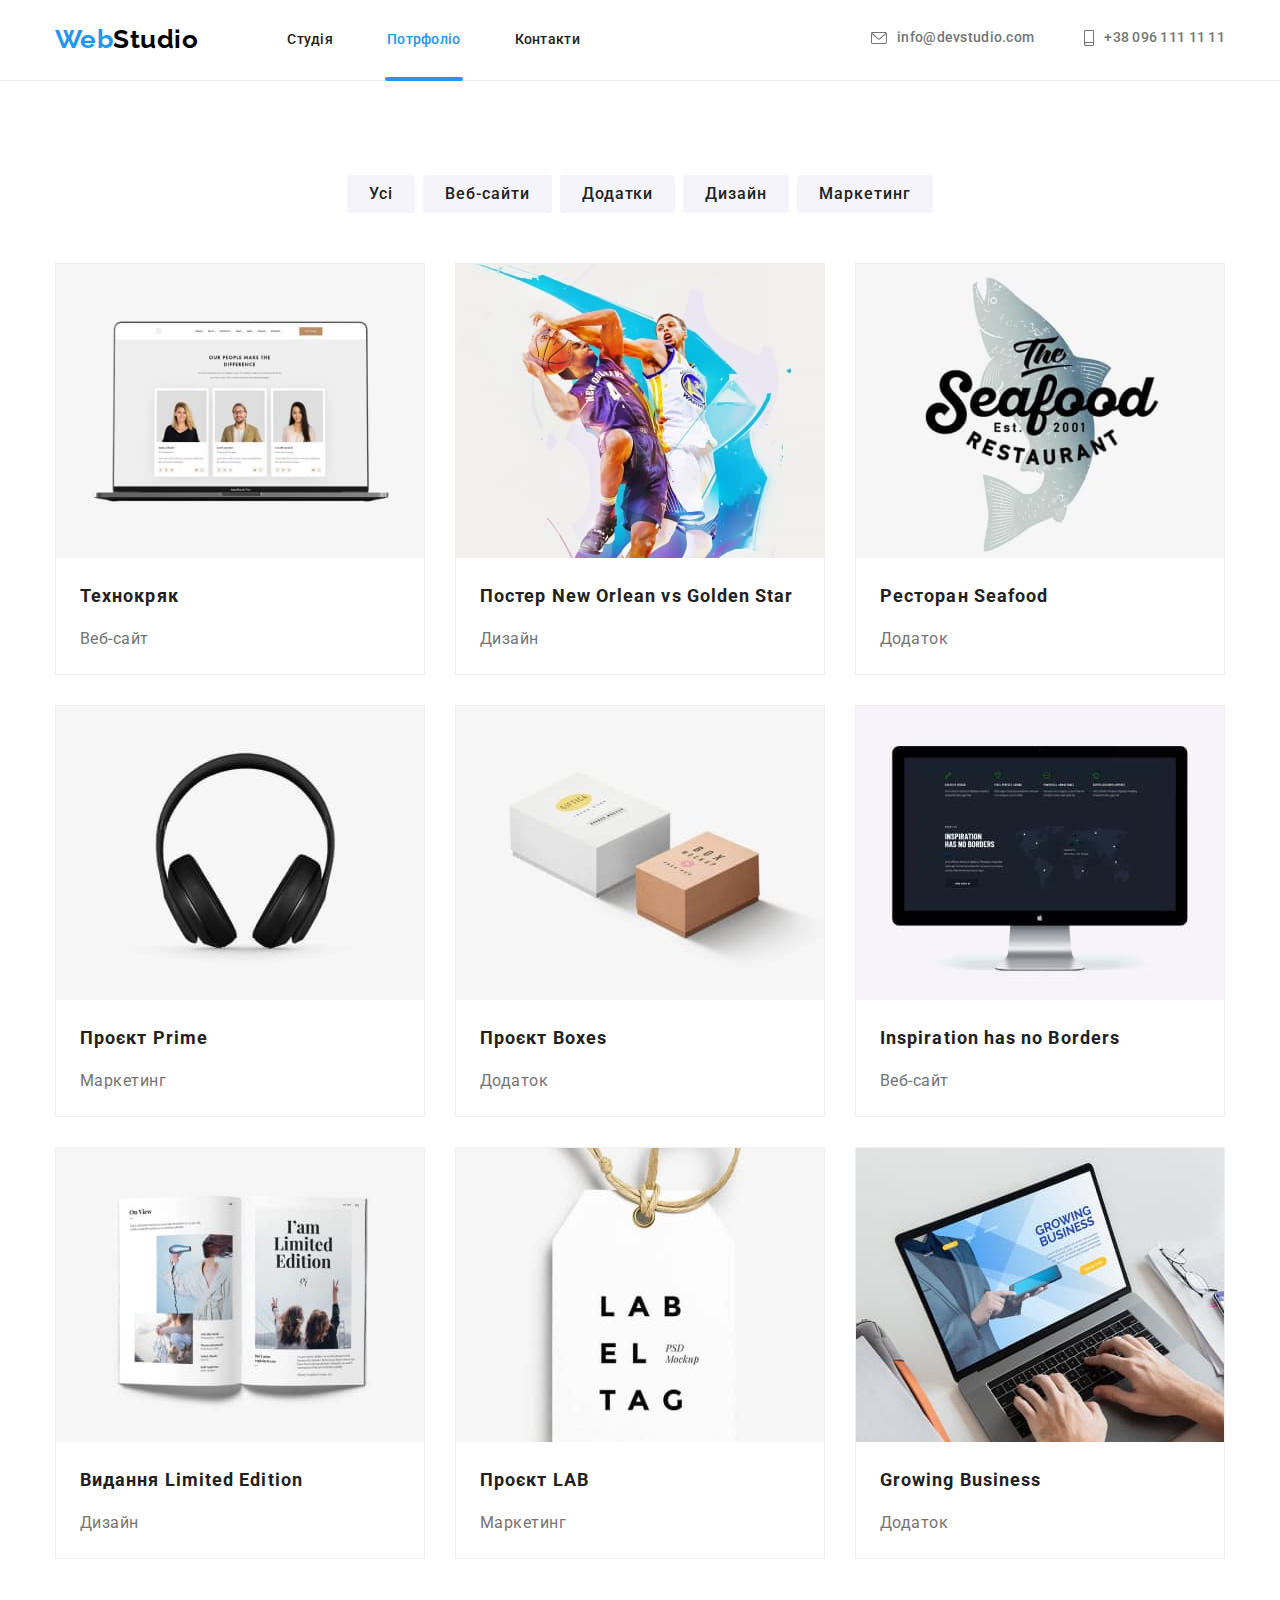
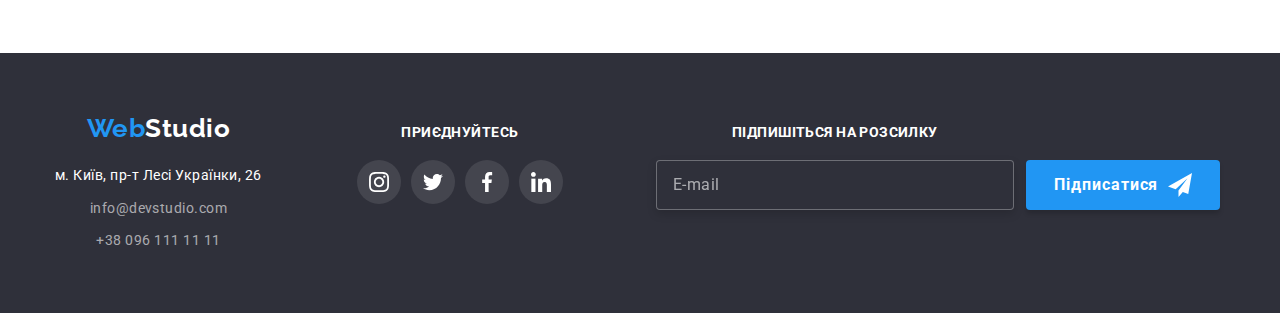
==== commit 2fd41fc1: "fix portfolio img" ====
--- a/portfolio.html
+++ b/portfolio.html
@@ -109,7 +109,7 @@
               <a href="#" class="portfolio__link">
                 <div class="portfolio__wrapper">
                   <img
-                    src="./image/portfolio/img8.jpg"
+                    src="./image/portfolio/img1.jpg"
                     alt=""
                     width="370"
                     class="portfolio__img"
@@ -133,7 +133,7 @@
             <li class="portfolio__item">
               <a href="#" class="portfolio__link">
                 <div class="portfolio__wrapper">
-                  <img src="./image/portfolio/img1.jpg" alt="" width="370" />
+                  <img src="./image/portfolio/img2.jpg" alt="" width="370" />
                   <div class="portfolio__overlay">
                     <p class="portfolio__subtext">
                       Ресурс пропонує комплексні пропозиції з різним рівнем
@@ -154,7 +154,7 @@
             <li class="portfolio__item">
               <a href="#" class="portfolio__link">
                 <div class="portfolio__wrapper">
-                  <img src="./image/portfolio/img2.jpg" alt="" width="370" />
+                  <img src="./image/portfolio/img3.jpg" alt="" width="370" />
                   <div class="portfolio__overlay">
                     <p class="portfolio__subtext">
                       Ресурс пропонує комплексні пропозиції з різним рівнем
@@ -173,7 +173,7 @@
             <li class="portfolio__item">
               <a href="#" class="portfolio__link">
                 <div class="portfolio__wrapper">
-                  <img src="./image/portfolio/img3.jpg" alt="" width="370" />
+                  <img src="./image/portfolio/img4.jpg" alt="" width="370" />
                   <div class="portfolio__overlay">
                     <p class="portfolio__subtext">
                       Ресурс пропонує комплексні пропозиції з різним рівнем
@@ -192,7 +192,7 @@
             <li class="portfolio__item">
               <a href="#" class="portfolio__link">
                 <div class="portfolio__wrapper">
-                  <img src="./image/portfolio/img4.jpg" alt="" width="370" />
+                  <img src="./image/portfolio/img5.jpg" alt="" width="370" />
                   <div class="portfolio__overlay">
                     <p class="portfolio__subtext">
                       Ресурс пропонує комплексні пропозиції з різним рівнем
@@ -211,7 +211,7 @@
             <li class="portfolio__item">
               <a href="#" class="portfolio__link">
                 <div class="portfolio__wrapper">
-                  <img src="./image/portfolio/img5.jpg" alt="" width="370" />
+                  <img src="./image/portfolio/img6.jpg" alt="" width="370" />
                   <div class="portfolio__overlay">
                     <p class="portfolio__subtext">
                       Ресурс пропонує комплексні пропозиції з різним рівнем
@@ -232,7 +232,7 @@
             <li class="portfolio__item">
               <a href="#" class="portfolio__link">
                 <div class="portfolio__wrapper">
-                  <img src="./image/portfolio/img6.jpg" alt="" width="370" />
+                  <img src="./image/portfolio/img7.jpg" alt="" width="370" />
                   <div class="portfolio__overlay">
                     <p class="portfolio__subtext">
                       Ресурс пропонує комплексні пропозиції з різним рівнем
@@ -251,7 +251,7 @@
             <li class="portfolio__item">
               <a href="#" class="portfolio__link">
                 <div class="portfolio__wrapper">
-                  <img src="./image/portfolio/img7.jpg" alt="" width="370" />
+                  <img src="./image/portfolio/img8.jpg" alt="" width="370" />
                   <div class="portfolio__overlay">
                     <p class="portfolio__subtext">
                       Ресурс пропонує комплексні пропозиції з різним рівнем
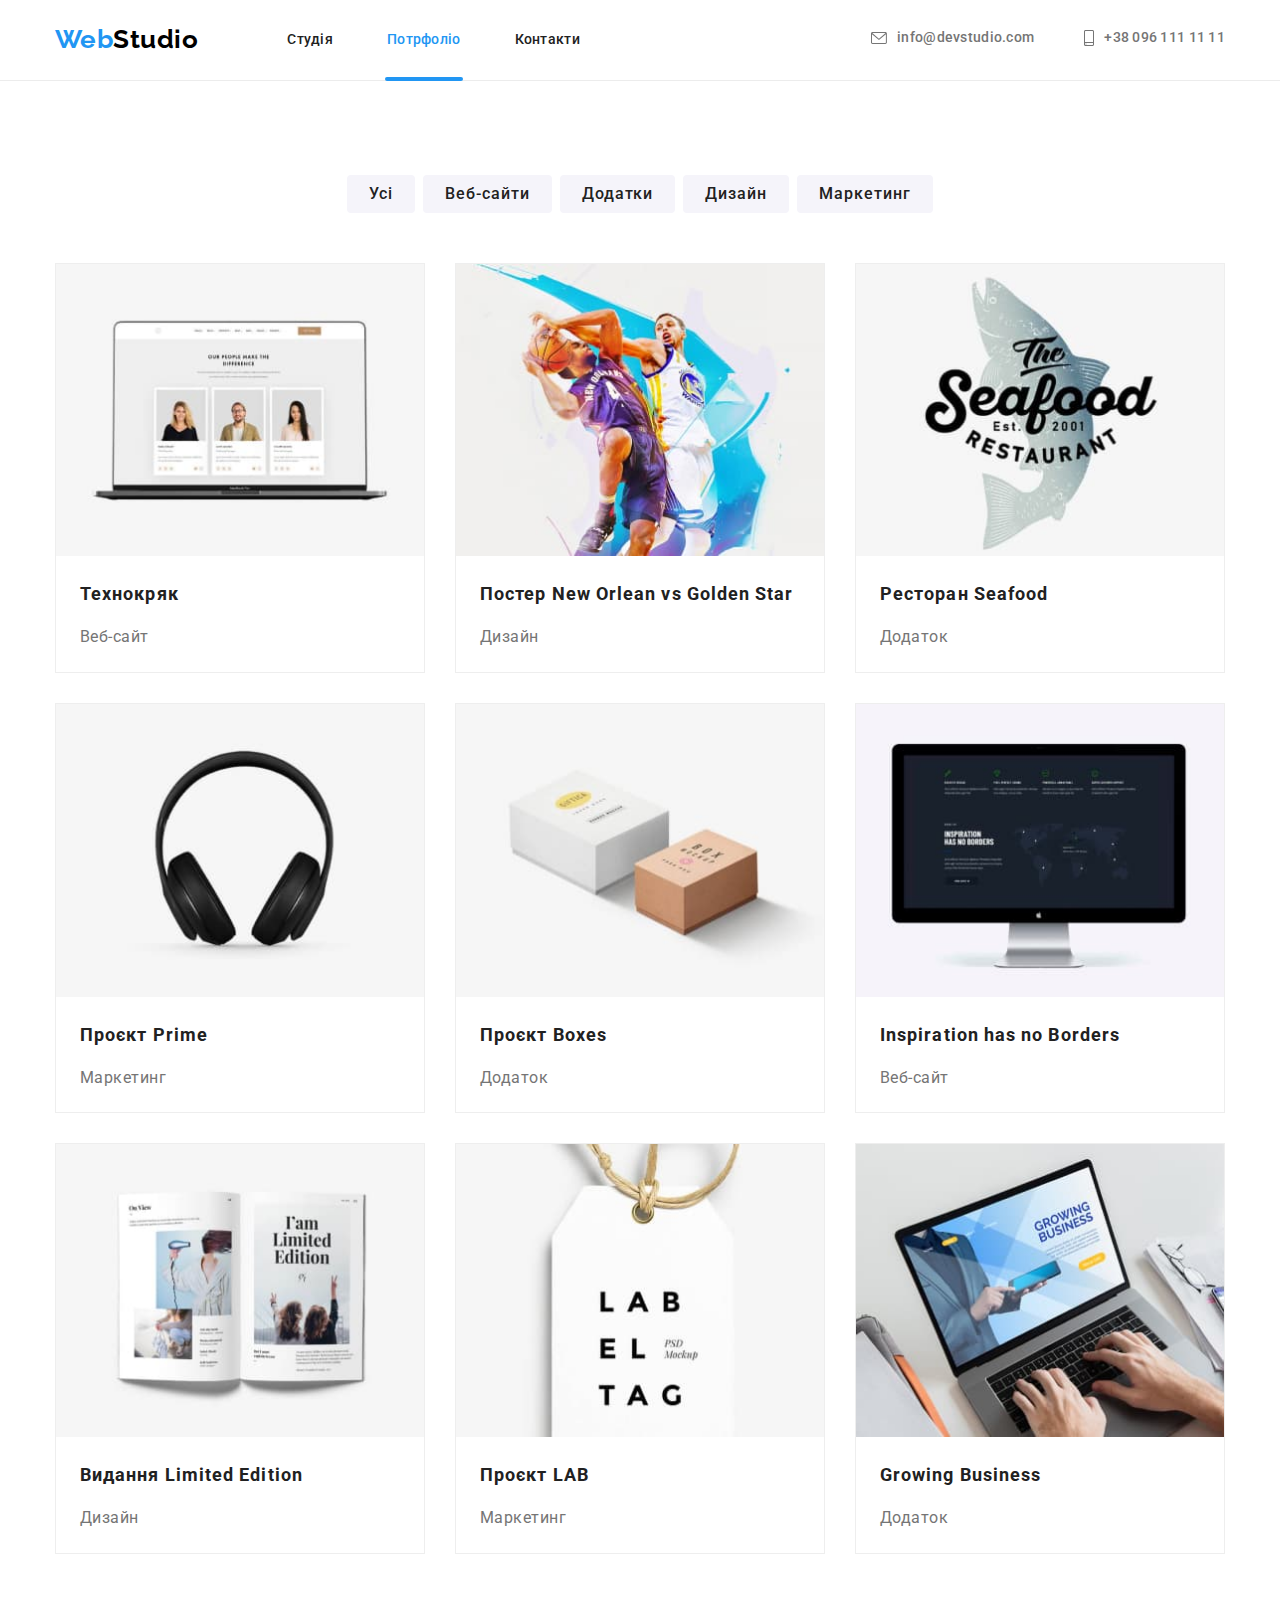
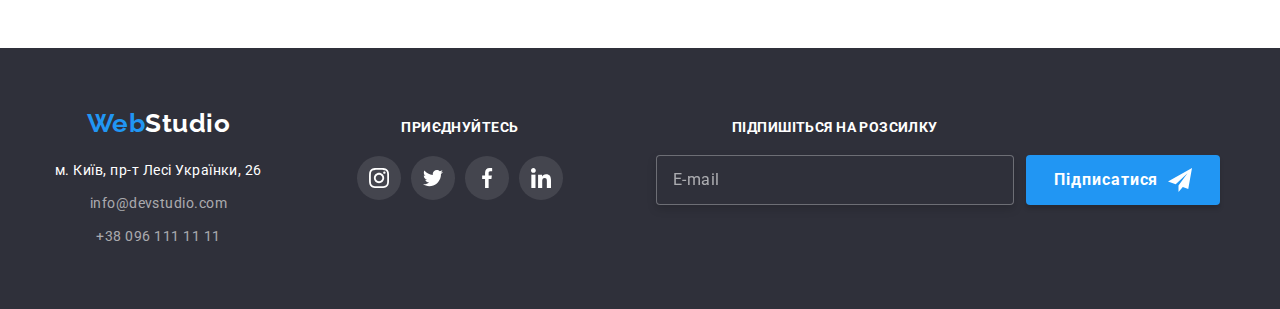
==== commit 24340d39: "адаптив картинок портфолио" ====
--- a/portfolio.html
+++ b/portfolio.html
@@ -108,12 +108,37 @@
             <li class="portfolio__item">
               <a href="#" class="portfolio__link">
                 <div class="portfolio__wrapper">
-                  <img
-                    src="./image/portfolio/img1.jpg"
-                    alt=""
-                    width="370"
-                    class="portfolio__img"
-                  />
+                  <picture>
+                    <source
+                      srcset="
+                        ./image/portfolio/img1_desk.jpg    1x,
+                        ./image/portfolio/img1_desk@2x.jpg 2x
+                      "
+                      type="image/jpeg"
+                      media="(min-width: 1200px)"
+                    />
+                    <source
+                      srcset="
+                        ./image/portfolio/img1_tabl.jpg    1x,
+                        ./image/portfolio/img1_tabl@2x.jpg 2x
+                      "
+                      type="image/jpeg"
+                      media="(min-width: 768px)"
+                    />
+                    <source
+                      srcset="
+                        ./image/portfolio/img1_tel.jpg    1x,
+                        ./image/portfolio/img1_tel@2x.jpg 2x
+                      "
+                      type="image/jpeg"
+                      media="(max-width: 767px)"
+                    />
+                    <img
+                      src="./image/portfolio/img1_tel.jpg"
+                      alt="macbook"
+                      class="portfolio__img"
+                    />
+                  </picture>
                   <div class="portfolio__overlay">
                     <p class="portfolio__subtext">
                       Ресурс пропонує комплексні пропозиції з різним рівнем
@@ -133,7 +158,37 @@
             <li class="portfolio__item">
               <a href="#" class="portfolio__link">
                 <div class="portfolio__wrapper">
-                  <img src="./image/portfolio/img2.jpg" alt="" width="370" />
+                  <picture>
+                    <source
+                      srcset="
+                        ./image/portfolio/img2_desk.jpg    1x,
+                        ./image/portfolio/img2_desk@2x.jpg 2x
+                      "
+                      type="image/jpeg"
+                      media="(min-width: 1200px)"
+                    />
+                    <source
+                      srcset="
+                        ./image/portfolio/img2_tabl.jpg    1x,
+                        ./image/portfolio/img2_tabl@2x.jpg 2x
+                      "
+                      type="image/jpeg"
+                      media="(min-width: 768px)"
+                    />
+                    <source
+                      srcset="
+                        ./image/portfolio/img2_tel.jpg    1x,
+                        ./image/portfolio/img2_tel@2x.jpg 2x
+                      "
+                      type="image/jpeg"
+                      media="(max-width: 767px)"
+                    />
+                    <img
+                      src="./image/portfolio/img2_tel.jpg"
+                      alt="New Orlean"
+                      class="portfolio__img"
+                    />
+                  </picture>
                   <div class="portfolio__overlay">
                     <p class="portfolio__subtext">
                       Ресурс пропонує комплексні пропозиції з різним рівнем
@@ -154,7 +209,37 @@
             <li class="portfolio__item">
               <a href="#" class="portfolio__link">
                 <div class="portfolio__wrapper">
-                  <img src="./image/portfolio/img3.jpg" alt="" width="370" />
+                  <picture>
+                    <source
+                      srcset="
+                        ./image/portfolio/img3_desk.jpg    1x,
+                        ./image/portfolio/img3_desk@2x.jpg 2x
+                      "
+                      type="image/jpeg"
+                      media="(min-width: 1200px)"
+                    />
+                    <source
+                      srcset="
+                        ./image/portfolio/img3_tabl.jpg    1x,
+                        ./image/portfolio/img3_tabl@2x.jpg 2x
+                      "
+                      type="image/jpeg"
+                      media="(min-width: 768px)"
+                    />
+                    <source
+                      srcset="
+                        ./image/portfolio/img3_tel.jpg    1x,
+                        ./image/portfolio/img3_tel@2x.jpg 2x
+                      "
+                      type="image/jpeg"
+                      media="(max-width: 767px)"
+                    />
+                    <img
+                      src="./image/portfolio/img3_tel.jpg"
+                      alt="seafood"
+                      class="portfolio__img"
+                    />
+                  </picture>
                   <div class="portfolio__overlay">
                     <p class="portfolio__subtext">
                       Ресурс пропонує комплексні пропозиції з різним рівнем
@@ -173,7 +258,37 @@
             <li class="portfolio__item">
               <a href="#" class="portfolio__link">
                 <div class="portfolio__wrapper">
-                  <img src="./image/portfolio/img4.jpg" alt="" width="370" />
+                  <picture>
+                    <source
+                      srcset="
+                        ./image/portfolio/img4_desk.jpg    1x,
+                        ./image/portfolio/img4_desk@2x.jpg 2x
+                      "
+                      type="image/jpeg"
+                      media="(min-width: 1200px)"
+                    />
+                    <source
+                      srcset="
+                        ./image/portfolio/img4_tabl.jpg    1x,
+                        ./image/portfolio/img4_tabl@2x.jpg 2x
+                      "
+                      type="image/jpeg"
+                      media="(min-width: 768px)"
+                    />
+                    <source
+                      srcset="
+                        ./image/portfolio/img4_tel.jpg    1x,
+                        ./image/portfolio/img4_tel@2x.jpg 2x
+                      "
+                      type="image/jpeg"
+                      media="(max-width: 767px)"
+                    />
+                    <img
+                      src="./image/portfolio/img4_tel.jpg"
+                      alt="headphones"
+                      class="portfolio__img"
+                    />
+                  </picture>
                   <div class="portfolio__overlay">
                     <p class="portfolio__subtext">
                       Ресурс пропонує комплексні пропозиції з різним рівнем
@@ -192,7 +307,37 @@
             <li class="portfolio__item">
               <a href="#" class="portfolio__link">
                 <div class="portfolio__wrapper">
-                  <img src="./image/portfolio/img5.jpg" alt="" width="370" />
+                  <picture>
+                    <source
+                      srcset="
+                        ./image/portfolio/img5_desk.jpg    1x,
+                        ./image/portfolio/img5_desk@2x.jpg 2x
+                      "
+                      type="image/jpeg"
+                      media="(min-width: 1200px)"
+                    />
+                    <source
+                      srcset="
+                        ./image/portfolio/img5_tabl.jpg    1x,
+                        ./image/portfolio/img5_tabl@2x.jpg 2x
+                      "
+                      type="image/jpeg"
+                      media="(min-width: 768px)"
+                    />
+                    <source
+                      srcset="
+                        ./image/portfolio/img5_tel.jpg    1x,
+                        ./image/portfolio/img5_tel@2x.jpg 2x
+                      "
+                      type="image/jpeg"
+                      media="(max-width: 767px)"
+                    />
+                    <img
+                      src="./image/portfolio/img5_tel.jpg"
+                      alt="boxes"
+                      class="portfolio__img"
+                    />
+                  </picture>
                   <div class="portfolio__overlay">
                     <p class="portfolio__subtext">
                       Ресурс пропонує комплексні пропозиції з різним рівнем
@@ -211,7 +356,37 @@
             <li class="portfolio__item">
               <a href="#" class="portfolio__link">
                 <div class="portfolio__wrapper">
-                  <img src="./image/portfolio/img6.jpg" alt="" width="370" />
+                  <picture>
+                    <source
+                      srcset="
+                        ./image/portfolio/img6_desk.jpg    1x,
+                        ./image/portfolio/img6_desk@2x.jpg 2x
+                      "
+                      type="image/jpeg"
+                      media="(min-width: 1200px)"
+                    />
+                    <source
+                      srcset="
+                        ./image/portfolio/img6_tabl.jpg    1x,
+                        ./image/portfolio/img6_tabl@2x.jpg 2x
+                      "
+                      type="image/jpeg"
+                      media="(min-width: 768px)"
+                    />
+                    <source
+                      srcset="
+                        ./image/portfolio/img6_tel.jpg    1x,
+                        ./image/portfolio/img6_tel@2x.jpg 2x
+                      "
+                      type="image/jpeg"
+                      media="(max-width: 767px)"
+                    />
+                    <img
+                      src="./image/portfolio/img6_tel.jpg"
+                      alt="monitor"
+                      class="portfolio__img"
+                    />
+                  </picture>
                   <div class="portfolio__overlay">
                     <p class="portfolio__subtext">
                       Ресурс пропонує комплексні пропозиції з різним рівнем
@@ -232,7 +407,37 @@
             <li class="portfolio__item">
               <a href="#" class="portfolio__link">
                 <div class="portfolio__wrapper">
-                  <img src="./image/portfolio/img7.jpg" alt="" width="370" />
+                  <picture>
+                    <source
+                      srcset="
+                        ./image/portfolio/img7_desk.jpg    1x,
+                        ./image/portfolio/img7_desk@2x.jpg 2x
+                      "
+                      type="image/jpeg"
+                      media="(min-width: 1200px)"
+                    />
+                    <source
+                      srcset="
+                        ./image/portfolio/img7_tabl.jpg    1x,
+                        ./image/portfolio/img7_tabl@2x.jpg 2x
+                      "
+                      type="image/jpeg"
+                      media="(min-width: 768px)"
+                    />
+                    <source
+                      srcset="
+                        ./image/portfolio/img7_tel.jpg    1x,
+                        ./image/portfolio/img7_tel@2x.jpg 2x
+                      "
+                      type="image/jpeg"
+                      media="(max-width: 767px)"
+                    />
+                    <img
+                      src="./image/portfolio/img7_tel.jpg"
+                      alt="books"
+                      class="portfolio__img"
+                    />
+                  </picture>
                   <div class="portfolio__overlay">
                     <p class="portfolio__subtext">
                       Ресурс пропонує комплексні пропозиції з різним рівнем
@@ -251,7 +456,37 @@
             <li class="portfolio__item">
               <a href="#" class="portfolio__link">
                 <div class="portfolio__wrapper">
-                  <img src="./image/portfolio/img8.jpg" alt="" width="370" />
+                  <picture>
+                    <source
+                      srcset="
+                        ./image/portfolio/img8_desk.jpg    1x,
+                        ./image/portfolio/img8_desk@2x.jpg 2x
+                      "
+                      type="image/jpeg"
+                      media="(min-width: 1200px)"
+                    />
+                    <source
+                      srcset="
+                        ./image/portfolio/img8_tabl.jpg    1x,
+                        ./image/portfolio/img8_tabl@2x.jpg 2x
+                      "
+                      type="image/jpeg"
+                      media="(min-width: 768px)"
+                    />
+                    <source
+                      srcset="
+                        ./image/portfolio/img8_tel.jpg    1x,
+                        ./image/portfolio/img8_tel@2x.jpg 2x
+                      "
+                      type="image/jpeg"
+                      media="(max-width: 767px)"
+                    />
+                    <img
+                      src="./image/portfolio/img8_tel.jpg"
+                      alt="label"
+                      class="portfolio__img"
+                    />
+                  </picture>
                   <div class="portfolio__overlay">
                     <p class="portfolio__subtext">
                       Ресурс пропонує комплексні пропозиції з різним рівнем
@@ -270,7 +505,37 @@
             <li class="portfolio__item">
               <a href="#" class="portfolio__link">
                 <div class="portfolio__wrapper">
-                  <img src="./image/portfolio/img9.jpg" alt="" width="370" />
+                  <picture>
+                    <source
+                      srcset="
+                        ./image/portfolio/img9_desk.jpg    1x,
+                        ./image/portfolio/img9_desk@2x.jpg 2x
+                      "
+                      type="image/jpeg"
+                      media="(min-width: 1200px)"
+                    />
+                    <source
+                      srcset="
+                        ./image/portfolio/img9_tabl.jpg    1x,
+                        ./image/portfolio/img9_tabl@2x.jpg 2x
+                      "
+                      type="image/jpeg"
+                      media="(min-width: 768px)"
+                    />
+                    <source
+                      srcset="
+                        ./image/portfolio/img9_tel.jpg    1x,
+                        ./image/portfolio/img9_tel@2x.jpg 2x
+                      "
+                      type="image/jpeg"
+                      media="(max-width: 767px)"
+                    />
+                    <img
+                      src="./image/portfolio/img9_tel.jpg"
+                      alt="hands"
+                      class="portfolio__img"
+                    />
+                  </picture>
                   <div class="portfolio__overlay">
                     <p class="portfolio__subtext">
                       Ресурс пропонує комплексні пропозиції з різним рівнем
--- a/css/main.min.css
+++ b/css/main.min.css
@@ -1 +1 @@
-/*! modern-normalize v1.1.0 | MIT License | https://github.com/sindresorhus/modern-normalize */*,::before,::after{box-sizing:border-box}html{line-height:1.15;-webkit-text-size-adjust:100%;-moz-tab-size:4;-o-tab-size:4;tab-size:4}body{margin:0;font-family:system-ui,-apple-system,"Segoe UI",Roboto,Helvetica,Arial,sans-serif,"Apple Color Emoji","Segoe UI Emoji"}hr{height:0;color:inherit}abbr[title]{-webkit-text-decoration:underline dotted;text-decoration:underline dotted}b,strong{font-weight:bolder}code,kbd,samp,pre{font-family:ui-monospace,SFMono-Regular,Consolas,"Liberation Mono",Menlo,monospace;font-size:1em}small{font-size:80%}sub,sup{font-size:75%;line-height:0;position:relative;vertical-align:baseline}sub{bottom:-0.25em}sup{top:-0.5em}table{text-indent:0;border-color:inherit}button,input,optgroup,select,textarea{font-family:inherit;font-size:100%;line-height:1.15;margin:0}button,select{text-transform:none}button,[type=button],[type=reset],[type=submit]{-webkit-appearance:button}::-moz-focus-inner{border-style:none;padding:0}:-moz-focusring{outline:1px dotted ButtonText}:-moz-ui-invalid{box-shadow:none}legend{padding:0}progress{vertical-align:baseline}::-webkit-inner-spin-button,::-webkit-outer-spin-button{height:auto}[type=search]{-webkit-appearance:textfield;outline-offset:-2px}::-webkit-search-decoration{-webkit-appearance:none}::-webkit-file-upload-button{-webkit-appearance:button;font:inherit}summary{display:list-item}.portfolio__title,.privilege__title{position:absolute;width:1px;height:1px;margin:-1px;border:0;padding:0;white-space:nowrap;-webkit-clip-path:inset(100%);clip-path:inset(100%);clip:rect(0 0 0 0);overflow:hidden}body{color:#757575;background-color:#fff;font-family:Roboto,sans-serif;letter-spacing:.03em}body.modal-open{overflow:hidden}body.scroll-off{overflow:hidden}.container{padding:0px 15px;margin:0 auto}@media screen and (min-width: 479.98px){.container{width:480px}}@media screen and (min-width: 767.98px){.container{width:768px}}@media screen and (min-width: 1199.98px){.container{width:1200px}}h2{margin:0;color:#212121;font-weight:700;font-size:28px;line-height:1.1785714286;text-align:center;letter-spacing:.03em;margin-bottom:30px}@media screen and (min-width: 1199.98px){h2{font-size:36px;line-height:1.1666666667;margin-bottom:50px}}a{display:inline-block;text-decoration:none}section{padding:94px 0px}@media screen and (max-width: 1199.98px){section{padding:60px 0}}ul{padding:0;margin:0;list-style:none}p{margin:0}.privilege__title{color:#212121;font-family:"Roboto";font-weight:700;font-size:36px;line-height:1.16;text-align:center;margin-top:0;margin-bottom:50px}@media screen and (min-width: 767.98px){.privilege__benefits-list{display:flex;flex-wrap:wrap;gap:30px}}@media screen and (min-width: 1199.98px){.privilege__benefits-list{flex-wrap:nowrap}}@media screen and (max-width: 767.98px){.privilege__item:not(:last-child){margin-bottom:30px}}@media screen and (min-width: 767.98px){.privilege__item{width:calc((100% - 30px)/2)}}@media screen and (min-width: 1199.98px){.privilege__item{width:calc((100% - 90px)/4)}}.privilege__block{height:120px;display:flex;justify-content:center;align-items:center;background-color:#f5f4fa;margin-bottom:30px;border-radius:4px}.privilege__info-title{color:#212121;font-weight:700;font-size:14px;line-height:1.14;text-transform:uppercase;margin-top:0;margin-bottom:10px}@media screen and (max-width: 767.98px){.privilege__info-title{text-align:center}}.privilege__info-text{font-size:14px;line-height:1.7142857143;letter-spacing:.03em;color:#757575}.logo{color:#2196f3;text-decoration:none;font-family:Raleway,sans-serif;font-weight:700;font-size:24px;line-height:1.2727272727}.logo__studio{color:#000}.logo__studio-footer{color:#fff}@media screen and (min-width: 1199.98px){.logo{font-size:26px;line-height:1.1923076923}}.header{border-bottom:1px solid #ececec}.header__container{display:flex;align-items:center;height:100%}@media screen and (max-width: 767.98px){.header__container{justify-content:space-between}}.header__menu-list{display:flex;gap:50px}@media screen and (max-width: 767.98px){.header{height:60px}}.header__menu{margin-left:87px}@media screen and (max-width: 767.98px){.header__menu{display:none}}.header__contacts-list{margin-left:auto}@media screen and (min-width: 1199.98px){.header__contacts-list{display:flex}}@media screen and (max-width: 767.98px){.header__contacts-list{display:none}}@media screen and (min-width: 767.98px)and (max-width: 1199.98px){.header__contacts-item:not(:last-child){margin-bottom:10px}}@media screen and (min-width: 1199.98px){.header__contacts-item:not(:first-child){margin-left:50px}}.header__menu-link{position:relative;padding:32px 2px;color:#212121;font-weight:500;font-size:14px;line-height:1.14;letter-spacing:.02em;transition:color 250ms cubic-bezier(0.4, 0, 0.2, 1)}.header__menu-link:hover,.header__menu-link:focus{color:#2196f3}.header__menu-link--active{color:#2196f3}.header__menu-link--active::after{content:"";position:absolute;left:0;bottom:-1px;display:block;width:100%;height:4px;background-color:#2196f3;border-radius:2px}.header__contacts-link{display:inline-flex;align-items:center;color:#757575;font-weight:500;font-size:14px;line-height:1.14;letter-spacing:.02em;transition:color 250ms cubic-bezier(0.4, 0, 0.2, 1)}.header__contacts-link:hover,.header__contacts-link:focus{color:#2196f3}.header__contacts-icon{fill:currentColor;margin-right:10px}.hero{background-color:#2f303a;text-align:center;padding:200px 0;max-width:1600px;margin:0 auto;background-image:linear-gradient(to right, rgba(47, 48, 58, 0.4), rgba(47, 48, 58, 0.4)),url("../image/hero-bg.jpg");background-repeat:no-repeat;background-size:1600px;background-position:center}.hero__title{color:#fff;font-family:"Roboto";font-weight:900;font-size:44px;line-height:1.36;text-align:center;letter-spacing:.06em;text-transform:uppercase;margin-top:0;margin-bottom:30px}.hero__btn{color:#fff;background-color:#2196f3;cursor:pointer;font-weight:700;font-size:16px;line-height:1.87;letter-spacing:.06em;border:none;border-radius:4px;box-shadow:0px 4px 4px rgba(0,0,0,.15);padding:10px 32px}.features__title{text-align:center}.features__examples-list{display:flex;gap:30px}@media screen and (max-width: 1199.98px){.features{display:none}}.features__item{position:relative;width:calc((100% - 60px)/3)}.features__img{display:block}.features__overlay{position:absolute;bottom:0;left:0;width:100%;height:70px;display:flex;align-items:center;justify-content:center;background-color:rgba(47,48,58,.8)}.features__text{margin:0;font-weight:700;font-size:14px;line-height:1.2;letter-spacing:.03em;text-transform:uppercase;color:#fff}.team{background-color:#f5f4fa}.team__img{display:block}.team__title{text-align:center}@media screen and (min-width: 767.98px){.team__list{display:flex;flex-wrap:wrap;gap:30px}}@media screen and (min-width: 1199.98px){.team__list{flex-wrap:nowrap}}.team__item{background-color:#fff;text-align:center;box-shadow:0px 1px 3px rgba(0,0,0,.12),0px 1px 1px rgba(0,0,0,.14),0px 2px 1px rgba(0,0,0,.2);border-radius:0px 0px 4px 4px}@media screen and (max-width: 767.98px){.team__item:not(:last-child){margin-bottom:30px}}@media screen and (min-width: 767.98px){.team__item{width:calc((100% - 30px)/2)}}@media screen and (min-width: 1199.98px){.team__item{width:calc((100% - 90px)/4)}}.team__info{padding:30px 0 24px 0}@media screen and (min-width: 1199.98px){.team__info{padding:30px 0 30px 0}}.team__info-title{color:#212121;font-weight:500;font-size:16px;line-height:1.18;margin-top:0;margin-bottom:10px}.team__info-text{font-size:16px;line-height:1.18;margin:0 0 16px 0}.team__social-list{display:flex;justify-content:center;margin:-5px}.team__social-item{margin:5px;width:44px;height:44px}.team__social-link{display:flex;justify-content:center;align-items:center;width:100%;height:100%;border-radius:50%;color:#afb1b8;transition:color 250ms cubic-bezier(0.4, 0, 0.2, 1),background-color 250ms cubic-bezier(0.4, 0, 0.2, 1)}.team__social-link:hover,.team__social-link:focus{color:#fff;background-color:#2196f3;border-radius:50%}.team__social-link--white{background-color:rgba(255,255,255,.1);color:#fff}.team__social-icon{fill:currentColor}.clients__title{text-align:center}.clients__list{display:flex;flex-wrap:wrap;gap:30px}.clients__item{width:calc((100% - 30px)/2)}@media screen and (min-width: 767.98px){.clients__item{width:calc((100% - 60px)/3)}}@media screen and (min-width: 1199.98px){.clients__item{width:calc((100% - 150px)/6)}}.clients__link{display:flex;justify-content:center;align-items:center;height:92px;border:1px solid #afb1b8;border-radius:4px;color:#afb1b8;transition:color 250ms cubic-bezier(0.4, 0, 0.2, 1),border 250ms cubic-bezier(0.4, 0, 0.2, 1)}.clients__link:hover,.clients__link:focus{border:1px solid #2196f3;color:#2196f3}.clients__icon{fill:currentColor}.footer{background-color:#2f303a;padding:60px 0}.footer__container{text-align:center}@media screen and (min-width: 1199.98px){.footer__container{display:flex;align-items:baseline}}@media screen and (min-width: 767.98px)and (max-width: 1199.98px){.footer__wrapper{display:flex;justify-content:space-around;align-items:baseline}}@media screen and (min-width: 1199.98px){.footer__wrapper{display:flex;align-items:baseline}}.footer__adress{margin-top:20px;font-style:normal}.footer__adress-item{margin-bottom:9px}.footer__adress-item:last-child{margin-bottom:0}.footer__adress-link{color:#fff;text-decoration:none;font-size:14px;line-height:1.71;transition:color 250ms cubic-bezier(0.4, 0, 0.2, 1)}.footer__adress-link:hover,.footer__adress-link:focus{color:#2196f3}.footer__adress-link-gray{color:rgba(255,255,255,.6)}.footer__join{margin-top:60px}@media screen and (min-width: 767.98px){.footer__join{margin-top:0}}@media screen and (min-width: 1199.98px){.footer__join{margin-left:95px}}.footer__title{margin-top:0;margin-bottom:20px;font-weight:700;font-size:14px;line-height:1.2;letter-spacing:.03em;text-transform:uppercase;color:#fff}.footer__social-list{display:flex;justify-content:center;margin:-5px}.footer__social-item{margin:5px;width:44px;height:44px;background-color:rgba(255,255,255,.1);border-radius:50%}.footer__social-link{display:flex;justify-content:center;align-items:center;width:100%;height:100%;border-radius:50%;color:#fff;transition:color 250ms cubic-bezier(0.4, 0, 0.2, 1),background-color 250ms cubic-bezier(0.4, 0, 0.2, 1)}.footer__social-link:hover,.footer__social-link:focus{background-color:#2196f3}.footer__social-link--white{background-color:rgba(255,255,255,.1);color:#fff}.footer__social-icon{fill:currentColor}.footer__form{margin-top:60px}@media screen and (min-width: 1199.98px){.footer__form{display:flex;margin-left:93px;margin-top:0}}@media screen and (min-width: 1199.98px){.footer__form-field{margin-top:0;display:flex;flex-direction:column;width:358px}}.footer__label{display:block;font-weight:700;font-size:14px;line-height:1.15;letter-spacing:.03em;text-transform:uppercase;color:#fff;margin-bottom:20px}.footer__input{width:100%;height:50px;border:1px solid rgba(255,255,255,.3);filter:drop-shadow(0px 4px 4px rgba(0, 0, 0, 0.15));border-radius:4px;background-color:#2f303a;padding:15px 16px;margin-bottom:20px;color:#fff}.footer__input::-moz-placeholder{font-size:16px;line-height:1.25;letter-spacing:.03em;color:rgba(255,255,255,.6)}.footer__input:-ms-input-placeholder{font-size:16px;line-height:1.25;letter-spacing:.03em;color:rgba(255,255,255,.6)}.footer__input::placeholder{font-size:16px;line-height:1.25;letter-spacing:.03em;color:rgba(255,255,255,.6)}@media screen and (min-width: 767.98px)and (max-width: 1199.98px){.footer__input{width:450px}}@media screen and (min-width: 1199.98px){.footer__input{margin-bottom:0}}.footer__button{color:#fff;background-color:#2196f3;cursor:pointer;font-weight:700;font-size:16px;line-height:1.87;letter-spacing:.06em;border:none;border-radius:4px;box-shadow:0px 4px 4px rgba(0,0,0,.15);height:50px;padding:10px 28px;display:flex;align-items:center;margin:0 auto}@media screen and (min-width: 1199.98px){.footer__button{margin-top:36px;margin-left:12px}}.footer__icon{margin-left:10px;fill:currentColor}.mobile{position:fixed;top:0;left:0;width:100%;height:100%;display:flex;flex-direction:column;padding:48px 40px;background-color:#fff;overflow:auto;transform:translateX(100%);transition:transform 250ms cubic-bezier(0.4, 0, 0.2, 1)}.mobile.is-open{transform:translateX(0)}@media screen and (min-width: 767.98px){.mobile{display:none}}.mobile__menu{margin-bottom:auto}.mobile__menu-item:not(:last-child){margin-bottom:32px}.mobile__menu-link{font-weight:500;font-size:40px;line-height:1.175;letter-spacing:.02em;color:#212121}.mobile__menu-link:hover,.mobile__menu-link:focus{color:#2196f3}.mobile__menu-link--active{color:#2196f3}.mobile__contact-list{margin-bottom:64px}.mobile__contact-mail{font-weight:500;font-size:34px;line-height:1.1764705882;letter-spacing:.02em;color:#2196f3;margin-bottom:32px}.mobile__contact-tel{font-weight:500;font-size:24px;line-height:1.1666666667;letter-spacing:.02em;color:#757575}.mobile__social-list{display:flex;flex-wrap:wrap}.mobile__social-item{padding:0px 10px}.mobile__social-item:not(:first-child){border-left:1px solid rgba(33,33,33,.2)}.mobile__social-item:first-child{padding-left:0}.mobile__social-link{display:inline-block;font-weight:500;font-size:18px;line-height:1.2222222222;letter-spacing:.02em;color:#2196f3}.menu-button{display:inline-flex;margin:0;padding:0;border:none;z-index:5;background-color:rgba(0,0,0,0);transition:color 250ms cubic-bezier(0.4, 0, 0.2, 1)}@media screen and (min-width: 767.98px){.menu-button{display:none}}.menu-button:hover,.menu-button:focus{color:#2196f3}.menu-button svg{fill:currentColor}.menu-button .icon-cross{display:none}.menu-button.is-open .icon-cross{display:block}.menu-button.is-open .icon-burger{display:none}.backdrop{position:fixed;top:0;left:0;width:100%;height:100%;background-color:rgba(0,0,0,.2);z-index:10;opacity:1;visibility:visible;transition:opacity 500ms cubic-bezier(0.4, 0, 0.2, 1),visibility 500ms cubic-bezier(0.4, 0, 0.2, 1);overflow-y:scroll;padding:94px 15px}.backdrop.is-hidden{visibility:hidden;opacity:0;pointer-events:none}.backdrop.is-hidden .modal{transform:translate(-50%, -50%) perspective(500px) translateY(-100%) rotateX(45deg)}.modal{position:relative;padding:40px;background:#fff;box-shadow:0px 1px 3px rgba(0,0,0,.12),0px 1px 1px rgba(0,0,0,.14),0px 2px 1px rgba(0,0,0,.2);border-radius:4px;transition:transform 500ms ease}@media screen and (min-width: 479.98px){.modal{width:450px;margin:0 auto}}@media screen and (min-width: 767.98px){.modal{position:absolute;top:50%;left:50%;transform:translate(-50%, -50%) perspective(500px) translateY(0%) rotateX(0deg);margin:0}}@media screen and (min-width: 1199.98px){.modal{width:528px}}.modal__title{font-weight:700;font-size:20px;line-height:1.15;text-align:center;letter-spacing:.03em;color:#212121;margin-top:0;margin-bottom:12px}.modal__item{margin-bottom:10px}.modal__item:last-child{margin-bottom:20px}.modal__label{position:relative;display:block;font-size:12px;line-height:1.17;letter-spacing:.01em;color:#757575}.modal__input{display:block;width:100%;margin-top:4px;height:40px;border:1px solid rgba(33,33,33,.2);border-radius:4px;padding:11px 12px 11px 42px;transition:border 250ms cubic-bezier(0.4, 0, 0.2, 1)}.modal__input:focus{outline:none;border:1px solid #2196f3}.modal__input:focus+.modal__svg{fill:#2196f3}.modal__svg{position:absolute;top:50%;left:0;margin-left:12px;fill:#212121;transition:fill 250ms cubic-bezier(0.4, 0, 0.2, 1)}.modal__textarea{display:block;width:100%;height:120px;border:1px solid rgba(33,33,33,.2);border-radius:4px;resize:none;padding:12px 16px;margin-top:4px;transition:border 250ms cubic-bezier(0.4, 0, 0.2, 1)}.modal__textarea::-moz-placeholder{font-size:12px;line-height:1.17;letter-spacing:.01em;color:rgba(117,117,117,.5)}.modal__textarea:-ms-input-placeholder{font-size:12px;line-height:1.17;letter-spacing:.01em;color:rgba(117,117,117,.5)}.modal__textarea::placeholder{font-size:12px;line-height:1.17;letter-spacing:.01em;color:rgba(117,117,117,.5)}.modal__textarea:focus{outline:none;border:1px solid #2196f3}.policy{display:flex;align-items:center;flex-wrap:wrap;margin-bottom:30px;font-size:12px;line-height:1.1666666667;letter-spacing:.03em;color:#757575}@media screen and (min-width: 1199.98px){.policy{font-size:14px;padding-left:12px}}.policy__checkbox{position:absolute;width:1px;height:1px;margin:-1px;border:0;padding:0;-webkit-clip-path:inset(100%);clip-path:inset(100%);clip:rect(0 0 0 0);overflow:hidden}.policy__checkbox:checked+.policy__icon{background-color:#2196f3;background-image:url(../image/check.svg);background-size:contain;border-color:#2196f3;background-origin:border-box}.policy__icon{display:inline-block;width:16px;height:15px;border:2px solid #212121;border-radius:2px;margin-right:8px;cursor:pointer}.modal__link{color:#2196f3;text-decoration:underline}.modal__button{display:flex;margin:0 auto;padding:10px 52px;color:#fff;background-color:#2196f3;cursor:pointer;font-weight:700;font-size:16px;line-height:1.87;letter-spacing:.06em;border:none;border-radius:4px;box-shadow:0px 4px 4px rgba(0,0,0,.15)}.close-button{position:absolute;top:8px;right:8px;width:30px;height:30px;padding:0;border:none;display:flex;justify-content:center;align-items:center;margin-left:auto;background-color:#fff;border:1px solid rgba(0,0,0,.1);border-radius:50%;cursor:pointer;fill:#000;transition:fill 250ms cubic-bezier(0.4, 0, 0.2, 1)}.close-button:hover{fill:#2196f3}.modal__icon{color:currentColor}.portfolio__filter-list{display:flex;flex-wrap:wrap;margin-bottom:40px}@media screen and (min-width: 767.98px){.portfolio__filter-list{justify-content:center;margin-bottom:30px}}@media screen and (min-width: 1199.98px){.portfolio__filter-list{margin-bottom:50px}}.portfolio__filter-item{margin-bottom:15px;margin-right:8px}.portfolio__filter-item:last-child{margin-right:0}@media screen and (min-width: 767.98px){.portfolio__filter-item{margin-bottom:0}}.portfolio__filter-btn{cursor:pointer;font-size:16px;letter-spacing:.06em;border:none;border-radius:4px;box-shadow:0px 4px 4px rgba(0,0,0,.15);color:#212121;background-color:#f5f4fa;font-weight:500;line-height:1.62;padding:6px 22px;box-shadow:none;transition:color 250ms cubic-bezier(0.4, 0, 0.2, 1),background-color 250ms cubic-bezier(0.4, 0, 0.2, 1),box-shadow 250ms cubic-bezier(0.4, 0, 0.2, 1)}.portfolio__filter-btn:hover,.portfolio__filter-btn:focus{color:#fff;background-color:#2196f3;box-shadow:0px 3px 1px rgba(0,0,0,.1),0px 1px 2px rgba(0,0,0,.08),0px 2px 2px rgba(0,0,0,.12)}@media screen and (min-width: 767.98px){.portfolio__list{display:flex;flex-wrap:wrap;gap:30px}}.portfolio__item{border:1px #eee solid}.portfolio__item:hover .portfolio__overlay{transform:translateY(0)}@media screen and (min-width: 767.98px){.portfolio__item{width:calc((100% - 30px)/2)}}@media screen and (min-width: 1199.98px){.portfolio__item{width:calc((100% - 60px)/3)}}@media screen and (max-width: 767.98px){.portfolio__item:not(:last-child){margin-bottom:30px}}.portfolio__link{display:block;color:inherit;text-decoration:none;transition:box-shadow 250ms cubic-bezier(0.4, 0, 0.2, 1)}.portfolio__link:hover,.portfolio__link:focus{box-shadow:0px 1px 1px rgba(0,0,0,.12),0px 4px 4px rgba(0,0,0,.06),1px 4px 6px rgba(0,0,0,.16)}.portfolio__link:hover .portfolio__overlay,.portfolio__link:focus .portfolio__overlay{transform:translateY(0)}.portfolio__wrapper{position:relative;overflow:hidden}.portfolio__wrapper img{display:block}.portfolio__overlay{position:absolute;bottom:0;left:0;padding:63px 24px;width:100%;height:100%;background-color:rgba(33,150,243,.9);transform:translateY(100%);transition:transform 250ms cubic-bezier(0.4, 0, 0.2, 1)}.portfolio__subtext{margin:0;font-size:18px;line-height:28px;letter-spacing:.03em;color:#fff}.portfolio__info{padding:20px 24px;text-align:left}.portfolio__info-title{color:#212121;font-weight:700;font-size:18px;line-height:2;letter-spacing:.06em;margin-top:0;margin-bottom:10px;text-align:left}.portfolio__info-text{font-size:16px;line-height:1.87;margin:0}/*# sourceMappingURL=main.min.css.map */+/*! modern-normalize v1.1.0 | MIT License | https://github.com/sindresorhus/modern-normalize */*,::before,::after{box-sizing:border-box}html{line-height:1.15;-webkit-text-size-adjust:100%;-moz-tab-size:4;-o-tab-size:4;tab-size:4}body{margin:0;font-family:system-ui,-apple-system,"Segoe UI",Roboto,Helvetica,Arial,sans-serif,"Apple Color Emoji","Segoe UI Emoji"}hr{height:0;color:inherit}abbr[title]{-webkit-text-decoration:underline dotted;text-decoration:underline dotted}b,strong{font-weight:bolder}code,kbd,samp,pre{font-family:ui-monospace,SFMono-Regular,Consolas,"Liberation Mono",Menlo,monospace;font-size:1em}small{font-size:80%}sub,sup{font-size:75%;line-height:0;position:relative;vertical-align:baseline}sub{bottom:-0.25em}sup{top:-0.5em}table{text-indent:0;border-color:inherit}button,input,optgroup,select,textarea{font-family:inherit;font-size:100%;line-height:1.15;margin:0}button,select{text-transform:none}button,[type=button],[type=reset],[type=submit]{-webkit-appearance:button}::-moz-focus-inner{border-style:none;padding:0}:-moz-focusring{outline:1px dotted ButtonText}:-moz-ui-invalid{box-shadow:none}legend{padding:0}progress{vertical-align:baseline}::-webkit-inner-spin-button,::-webkit-outer-spin-button{height:auto}[type=search]{-webkit-appearance:textfield;outline-offset:-2px}::-webkit-search-decoration{-webkit-appearance:none}::-webkit-file-upload-button{-webkit-appearance:button;font:inherit}summary{display:list-item}.portfolio__title,.privilege__title{position:absolute;width:1px;height:1px;margin:-1px;border:0;padding:0;white-space:nowrap;-webkit-clip-path:inset(100%);clip-path:inset(100%);clip:rect(0 0 0 0);overflow:hidden}body{color:#757575;background-color:#fff;font-family:Roboto,sans-serif;letter-spacing:.03em}body.modal-open{overflow:hidden}body.scroll-off{overflow:hidden}.container{padding:0px 15px;margin:0 auto}@media screen and (min-width: 479.98px){.container{width:480px}}@media screen and (min-width: 767.98px){.container{width:768px}}@media screen and (min-width: 1199.98px){.container{width:1200px}}h2{margin:0;color:#212121;font-weight:700;font-size:28px;line-height:1.1785714286;text-align:center;letter-spacing:.03em;margin-bottom:30px}@media screen and (min-width: 1199.98px){h2{font-size:36px;line-height:1.1666666667;margin-bottom:50px}}a{display:inline-block;text-decoration:none}section{padding:94px 0px}@media screen and (max-width: 1199.98px){section{padding:60px 0}}ul{padding:0;margin:0;list-style:none}p{margin:0}img{display:block;width:100%;height:auto}.privilege__title{color:#212121;font-family:"Roboto";font-weight:700;font-size:36px;line-height:1.16;text-align:center;margin-top:0;margin-bottom:50px}@media screen and (min-width: 767.98px){.privilege__benefits-list{display:flex;flex-wrap:wrap;gap:30px}}@media screen and (min-width: 1199.98px){.privilege__benefits-list{flex-wrap:nowrap}}@media screen and (max-width: 767.98px){.privilege__item:not(:last-child){margin-bottom:30px}}@media screen and (min-width: 767.98px){.privilege__item{width:calc((100% - 30px)/2)}}@media screen and (min-width: 1199.98px){.privilege__item{width:calc((100% - 90px)/4)}}.privilege__block{height:120px;display:flex;justify-content:center;align-items:center;background-color:#f5f4fa;margin-bottom:30px;border-radius:4px}.privilege__info-title{color:#212121;font-weight:700;font-size:14px;line-height:1.14;text-transform:uppercase;margin-top:0;margin-bottom:10px}@media screen and (max-width: 767.98px){.privilege__info-title{text-align:center}}.privilege__info-text{font-size:14px;line-height:1.7142857143;letter-spacing:.03em;color:#757575}.logo{color:#2196f3;text-decoration:none;font-family:Raleway,sans-serif;font-weight:700;font-size:24px;line-height:1.2727272727}.logo__studio{color:#000}.logo__studio-footer{color:#fff}@media screen and (min-width: 1199.98px){.logo{font-size:26px;line-height:1.1923076923}}.header{border-bottom:1px solid #ececec}.header__container{display:flex;align-items:center;height:100%}@media screen and (max-width: 767.98px){.header__container{justify-content:space-between}}.header__menu-list{display:flex;gap:50px}@media screen and (max-width: 767.98px){.header{height:60px}}.header__menu{margin-left:87px}@media screen and (max-width: 767.98px){.header__menu{display:none}}.header__contacts-list{margin-left:auto}@media screen and (min-width: 1199.98px){.header__contacts-list{display:flex}}@media screen and (max-width: 767.98px){.header__contacts-list{display:none}}@media screen and (min-width: 767.98px)and (max-width: 1199.98px){.header__contacts-item:not(:last-child){margin-bottom:10px}}@media screen and (min-width: 1199.98px){.header__contacts-item:not(:first-child){margin-left:50px}}.header__menu-link{position:relative;padding:32px 2px;color:#212121;font-weight:500;font-size:14px;line-height:1.14;letter-spacing:.02em;transition:color 250ms cubic-bezier(0.4, 0, 0.2, 1)}.header__menu-link:hover,.header__menu-link:focus{color:#2196f3}.header__menu-link--active{color:#2196f3}.header__menu-link--active::after{content:"";position:absolute;left:0;bottom:-1px;display:block;width:100%;height:4px;background-color:#2196f3;border-radius:2px}.header__contacts-link{display:inline-flex;align-items:center;color:#757575;font-weight:500;font-size:14px;line-height:1.14;letter-spacing:.02em;transition:color 250ms cubic-bezier(0.4, 0, 0.2, 1)}.header__contacts-link:hover,.header__contacts-link:focus{color:#2196f3}.header__contacts-icon{fill:currentColor;margin-right:10px}.hero{background-color:#2f303a;text-align:center;padding:120px 0;max-width:1600px;height:400px;margin:0 auto;background-image:linear-gradient(to right, rgba(47, 48, 58, 0.4), rgba(47, 48, 58, 0.4)),url("../image/hero/hero-mob.jpg");background-repeat:no-repeat;background-size:cover;background-position:center}@media(min-device-pixel-ratio: 2),(-webkit-min-device-pixel-ratio: 2),(min-resolution: 192dpi),(min-resolution: 2dppx){.hero{background-image:linear-gradient(to right, rgba(47, 48, 58, 0.4), rgba(47, 48, 58, 0.4)),url("../../image/hero/hero-mob@2x.jpg")}}@media screen and (min-width: 479.98px){.hero{background-image:linear-gradient(to right, rgba(47, 48, 58, 0.4), rgba(47, 48, 58, 0.4)),url("../image/hero/hero-tab.jpg")}}@media screen and (min-width: 479.98px)and (min-device-pixel-ratio: 2),screen and (min-width: 479.98px)and (-webkit-min-device-pixel-ratio: 2),screen and (min-width: 479.98px)and (min-resolution: 192dpi),screen and (min-width: 479.98px)and (min-resolution: 2dppx){.hero{background-image:linear-gradient(to right, rgba(47, 48, 58, 0.4), rgba(47, 48, 58, 0.4)),url("../../image/hero/hero-tab@2x.jpg")}}@media screen and (min-width: 767.98px){.hero{background-image:linear-gradient(to right, rgba(47, 48, 58, 0.4), rgba(47, 48, 58, 0.4)),url("../image/hero/hero-desk.jpg")}}@media screen and (min-width: 767.98px)and (min-device-pixel-ratio: 2),screen and (min-width: 767.98px)and (-webkit-min-device-pixel-ratio: 2),screen and (min-width: 767.98px)and (min-resolution: 192dpi),screen and (min-width: 767.98px)and (min-resolution: 2dppx){.hero{background-image:linear-gradient(to right, rgba(47, 48, 58, 0.4), rgba(47, 48, 58, 0.4)),url("../../image/hero/hero-desk@2x.jpg")}}@media screen and (min-width: 1199.98px){.hero{height:600px;padding:200px 0}}.hero__title{color:#fff;font-family:"Roboto";font-weight:900;font-size:26px;line-height:1.6153846154;text-align:center;letter-spacing:.06em;text-transform:uppercase;margin-top:0;margin-bottom:30px}@media screen and (min-width: 1199.98px){.hero__title{font-size:44px;line-height:1.36}}.hero__btn{color:#fff;background-color:#2196f3;cursor:pointer;font-weight:700;font-size:16px;line-height:1.87;letter-spacing:.06em;border:none;border-radius:4px;box-shadow:0px 4px 4px rgba(0,0,0,.15);padding:10px 32px}.features__title{text-align:center}.features__examples-list{display:flex;gap:30px}@media screen and (max-width: 1199.98px){.features{display:none}}.features__item{position:relative;width:calc((100% - 60px)/3)}.features__img{display:block}.features__overlay{position:absolute;bottom:0;left:0;width:100%;height:70px;display:flex;align-items:center;justify-content:center;background-color:rgba(47,48,58,.8)}.features__text{margin:0;font-weight:700;font-size:14px;line-height:1.2;letter-spacing:.03em;text-transform:uppercase;color:#fff}.team{background-color:#f5f4fa}.team__img{display:block}.team__title{text-align:center}@media screen and (min-width: 767.98px){.team__list{display:flex;flex-wrap:wrap;gap:30px}}@media screen and (min-width: 1199.98px){.team__list{flex-wrap:nowrap}}.team__item{background-color:#fff;text-align:center;box-shadow:0px 1px 3px rgba(0,0,0,.12),0px 1px 1px rgba(0,0,0,.14),0px 2px 1px rgba(0,0,0,.2);border-radius:0px 0px 4px 4px}@media screen and (max-width: 767.98px){.team__item:not(:last-child){margin-bottom:30px}}@media screen and (min-width: 767.98px){.team__item{width:calc((100% - 30px)/2)}}@media screen and (min-width: 1199.98px){.team__item{width:calc((100% - 90px)/4)}}.team__info{padding:30px 0 24px 0}@media screen and (min-width: 1199.98px){.team__info{padding:30px 0 30px 0}}.team__info-title{color:#212121;font-weight:500;font-size:16px;line-height:1.18;margin-top:0;margin-bottom:10px}.team__info-text{font-size:16px;line-height:1.18;margin:0 0 16px 0}.team__social-list{display:flex;justify-content:center;margin:-5px}.team__social-item{margin:5px;width:44px;height:44px}.team__social-link{display:flex;justify-content:center;align-items:center;width:100%;height:100%;border-radius:50%;color:#afb1b8;transition:color 250ms cubic-bezier(0.4, 0, 0.2, 1),background-color 250ms cubic-bezier(0.4, 0, 0.2, 1)}.team__social-link:hover,.team__social-link:focus{color:#fff;background-color:#2196f3;border-radius:50%}.team__social-link--white{background-color:rgba(255,255,255,.1);color:#fff}.team__social-icon{fill:currentColor}.clients__title{text-align:center}.clients__list{display:flex;flex-wrap:wrap;gap:30px}.clients__item{width:calc((100% - 30px)/2)}@media screen and (min-width: 767.98px){.clients__item{width:calc((100% - 60px)/3)}}@media screen and (min-width: 1199.98px){.clients__item{width:calc((100% - 150px)/6)}}.clients__link{display:flex;justify-content:center;align-items:center;height:92px;border:1px solid #afb1b8;border-radius:4px;color:#afb1b8;transition:color 250ms cubic-bezier(0.4, 0, 0.2, 1),border 250ms cubic-bezier(0.4, 0, 0.2, 1)}.clients__link:hover,.clients__link:focus{border:1px solid #2196f3;color:#2196f3}.clients__icon{fill:currentColor}.footer{background-color:#2f303a;padding:60px 0}.footer__container{text-align:center}@media screen and (min-width: 1199.98px){.footer__container{display:flex;align-items:baseline}}@media screen and (min-width: 767.98px)and (max-width: 1199.98px){.footer__wrapper{display:flex;justify-content:space-around;align-items:baseline}}@media screen and (min-width: 1199.98px){.footer__wrapper{display:flex;align-items:baseline}}.footer__adress{margin-top:20px;font-style:normal}.footer__adress-item{margin-bottom:9px}.footer__adress-item:last-child{margin-bottom:0}.footer__adress-link{color:#fff;text-decoration:none;font-size:14px;line-height:1.71;transition:color 250ms cubic-bezier(0.4, 0, 0.2, 1)}.footer__adress-link:hover,.footer__adress-link:focus{color:#2196f3}.footer__adress-link-gray{color:rgba(255,255,255,.6)}.footer__join{margin-top:60px}@media screen and (min-width: 767.98px){.footer__join{margin-top:0}}@media screen and (min-width: 1199.98px){.footer__join{margin-left:95px}}.footer__title{margin-top:0;margin-bottom:20px;font-weight:700;font-size:14px;line-height:1.2;letter-spacing:.03em;text-transform:uppercase;color:#fff}.footer__social-list{display:flex;justify-content:center;margin:-5px}.footer__social-item{margin:5px;width:44px;height:44px;background-color:rgba(255,255,255,.1);border-radius:50%}.footer__social-link{display:flex;justify-content:center;align-items:center;width:100%;height:100%;border-radius:50%;color:#fff;transition:color 250ms cubic-bezier(0.4, 0, 0.2, 1),background-color 250ms cubic-bezier(0.4, 0, 0.2, 1)}.footer__social-link:hover,.footer__social-link:focus{background-color:#2196f3}.footer__social-link--white{background-color:rgba(255,255,255,.1);color:#fff}.footer__social-icon{fill:currentColor}.footer__form{margin-top:60px}@media screen and (min-width: 1199.98px){.footer__form{display:flex;margin-left:93px;margin-top:0}}@media screen and (min-width: 1199.98px){.footer__form-field{margin-top:0;display:flex;flex-direction:column;width:358px}}.footer__label{display:block;font-weight:700;font-size:14px;line-height:1.15;letter-spacing:.03em;text-transform:uppercase;color:#fff;margin-bottom:20px}.footer__input{width:100%;height:50px;border:1px solid rgba(255,255,255,.3);filter:drop-shadow(0px 4px 4px rgba(0, 0, 0, 0.15));border-radius:4px;background-color:#2f303a;padding:15px 16px;margin-bottom:20px;color:#fff}.footer__input::-moz-placeholder{font-size:16px;line-height:1.25;letter-spacing:.03em;color:rgba(255,255,255,.6)}.footer__input:-ms-input-placeholder{font-size:16px;line-height:1.25;letter-spacing:.03em;color:rgba(255,255,255,.6)}.footer__input::placeholder{font-size:16px;line-height:1.25;letter-spacing:.03em;color:rgba(255,255,255,.6)}@media screen and (min-width: 767.98px)and (max-width: 1199.98px){.footer__input{width:450px}}@media screen and (min-width: 1199.98px){.footer__input{margin-bottom:0}}.footer__button{color:#fff;background-color:#2196f3;cursor:pointer;font-weight:700;font-size:16px;line-height:1.87;letter-spacing:.06em;border:none;border-radius:4px;box-shadow:0px 4px 4px rgba(0,0,0,.15);height:50px;padding:10px 28px;display:flex;align-items:center;margin:0 auto}@media screen and (min-width: 1199.98px){.footer__button{margin-top:36px;margin-left:12px}}.footer__icon{margin-left:10px;fill:currentColor}.mobile{position:fixed;top:0;left:0;width:100%;height:100%;display:flex;flex-direction:column;padding:48px 40px;background-color:#fff;overflow:auto;transform:translateX(100%);transition:transform 250ms cubic-bezier(0.4, 0, 0.2, 1)}.mobile.is-open{transform:translateX(0)}@media screen and (min-width: 767.98px){.mobile{display:none}}.mobile__menu{margin-bottom:auto}.mobile__menu-item:not(:last-child){margin-bottom:32px}.mobile__menu-link{font-weight:500;font-size:40px;line-height:1.175;letter-spacing:.02em;color:#212121}.mobile__menu-link:hover,.mobile__menu-link:focus{color:#2196f3}.mobile__menu-link--active{color:#2196f3}.mobile__contact-list{margin-bottom:64px}.mobile__contact-mail{font-weight:500;font-size:34px;line-height:1.1764705882;letter-spacing:.02em;color:#2196f3;margin-bottom:32px}.mobile__contact-tel{font-weight:500;font-size:24px;line-height:1.1666666667;letter-spacing:.02em;color:#757575}.mobile__social-list{display:flex;flex-wrap:wrap}.mobile__social-item{padding:0px 10px}.mobile__social-item:not(:first-child){border-left:1px solid rgba(33,33,33,.2)}.mobile__social-item:first-child{padding-left:0}.mobile__social-link{display:inline-block;font-weight:500;font-size:18px;line-height:1.2222222222;letter-spacing:.02em;color:#2196f3}.menu-button{display:inline-flex;margin:0;padding:0;border:none;z-index:5;background-color:rgba(0,0,0,0);transition:color 250ms cubic-bezier(0.4, 0, 0.2, 1)}@media screen and (min-width: 767.98px){.menu-button{display:none}}.menu-button:hover,.menu-button:focus{color:#2196f3}.menu-button svg{fill:currentColor}.menu-button .icon-cross{display:none}.menu-button.is-open .icon-cross{display:block}.menu-button.is-open .icon-burger{display:none}.backdrop{position:fixed;top:0;left:0;width:100%;height:100%;background-color:rgba(0,0,0,.2);z-index:10;opacity:1;visibility:visible;transition:opacity 500ms cubic-bezier(0.4, 0, 0.2, 1),visibility 500ms cubic-bezier(0.4, 0, 0.2, 1);overflow-y:scroll;padding:94px 15px}.backdrop.is-hidden{visibility:hidden;opacity:0;pointer-events:none}.backdrop.is-hidden .modal{transform:translate(-50%, -50%) perspective(500px) translateY(-100%) rotateX(45deg)}.modal{position:relative;padding:40px;background:#fff;box-shadow:0px 1px 3px rgba(0,0,0,.12),0px 1px 1px rgba(0,0,0,.14),0px 2px 1px rgba(0,0,0,.2);border-radius:4px;transition:transform 500ms ease}@media screen and (min-width: 479.98px){.modal{width:450px;margin:0 auto}}@media screen and (min-width: 767.98px){.modal{position:absolute;top:50%;left:50%;transform:translate(-50%, -50%) perspective(500px) translateY(0%) rotateX(0deg);margin:0}}@media screen and (min-width: 1199.98px){.modal{width:528px}}.modal__title{font-weight:700;font-size:20px;line-height:1.15;text-align:center;letter-spacing:.03em;color:#212121;margin-top:0;margin-bottom:12px}.modal__item{margin-bottom:10px}.modal__item:last-child{margin-bottom:20px}.modal__label{position:relative;display:block;font-size:12px;line-height:1.17;letter-spacing:.01em;color:#757575}.modal__input{display:block;width:100%;margin-top:4px;height:40px;border:1px solid rgba(33,33,33,.2);border-radius:4px;padding:11px 12px 11px 42px;transition:border 250ms cubic-bezier(0.4, 0, 0.2, 1)}.modal__input:focus{outline:none;border:1px solid #2196f3}.modal__input:focus+.modal__svg{fill:#2196f3}.modal__svg{position:absolute;top:50%;left:0;margin-left:12px;fill:#212121;transition:fill 250ms cubic-bezier(0.4, 0, 0.2, 1)}.modal__textarea{display:block;width:100%;height:120px;border:1px solid rgba(33,33,33,.2);border-radius:4px;resize:none;padding:12px 16px;margin-top:4px;transition:border 250ms cubic-bezier(0.4, 0, 0.2, 1)}.modal__textarea::-moz-placeholder{font-size:12px;line-height:1.17;letter-spacing:.01em;color:rgba(117,117,117,.5)}.modal__textarea:-ms-input-placeholder{font-size:12px;line-height:1.17;letter-spacing:.01em;color:rgba(117,117,117,.5)}.modal__textarea::placeholder{font-size:12px;line-height:1.17;letter-spacing:.01em;color:rgba(117,117,117,.5)}.modal__textarea:focus{outline:none;border:1px solid #2196f3}.policy{display:flex;align-items:center;flex-wrap:wrap;margin-bottom:30px;font-size:12px;line-height:1.1666666667;letter-spacing:.03em;color:#757575}@media screen and (min-width: 1199.98px){.policy{font-size:14px;padding-left:12px}}.policy__checkbox{position:absolute;width:1px;height:1px;margin:-1px;border:0;padding:0;-webkit-clip-path:inset(100%);clip-path:inset(100%);clip:rect(0 0 0 0);overflow:hidden}.policy__checkbox:checked+.policy__icon{background-color:#2196f3;background-image:url(../image/check.svg);background-size:contain;border-color:#2196f3;background-origin:border-box}.policy__icon{display:inline-block;width:16px;height:15px;border:2px solid #212121;border-radius:2px;margin-right:8px;cursor:pointer}.modal__link{color:#2196f3;text-decoration:underline}.modal__button{display:flex;margin:0 auto;padding:10px 52px;color:#fff;background-color:#2196f3;cursor:pointer;font-weight:700;font-size:16px;line-height:1.87;letter-spacing:.06em;border:none;border-radius:4px;box-shadow:0px 4px 4px rgba(0,0,0,.15)}.close-button{position:absolute;top:8px;right:8px;width:30px;height:30px;padding:0;border:none;display:flex;justify-content:center;align-items:center;margin-left:auto;background-color:#fff;border:1px solid rgba(0,0,0,.1);border-radius:50%;cursor:pointer;fill:#000;transition:fill 250ms cubic-bezier(0.4, 0, 0.2, 1)}.close-button:hover{fill:#2196f3}.modal__icon{color:currentColor}.portfolio__filter-list{display:flex;flex-wrap:wrap;margin-bottom:40px}@media screen and (min-width: 767.98px){.portfolio__filter-list{justify-content:center;margin-bottom:30px}}@media screen and (min-width: 1199.98px){.portfolio__filter-list{margin-bottom:50px}}.portfolio__filter-item{margin-bottom:15px;margin-right:8px}.portfolio__filter-item:last-child{margin-right:0}@media screen and (min-width: 767.98px){.portfolio__filter-item{margin-bottom:0}}.portfolio__filter-btn{cursor:pointer;font-size:16px;letter-spacing:.06em;border:none;border-radius:4px;box-shadow:0px 4px 4px rgba(0,0,0,.15);color:#212121;background-color:#f5f4fa;font-weight:500;line-height:1.62;padding:6px 22px;box-shadow:none;transition:color 250ms cubic-bezier(0.4, 0, 0.2, 1),background-color 250ms cubic-bezier(0.4, 0, 0.2, 1),box-shadow 250ms cubic-bezier(0.4, 0, 0.2, 1)}.portfolio__filter-btn:hover,.portfolio__filter-btn:focus{color:#fff;background-color:#2196f3;box-shadow:0px 3px 1px rgba(0,0,0,.1),0px 1px 2px rgba(0,0,0,.08),0px 2px 2px rgba(0,0,0,.12)}@media screen and (min-width: 767.98px){.portfolio__list{display:flex;flex-wrap:wrap;gap:30px}}.portfolio__item{border:1px #eee solid}.portfolio__item:hover .portfolio__overlay{transform:translateY(0)}@media screen and (min-width: 767.98px){.portfolio__item{width:calc((100% - 30px)/2)}}@media screen and (min-width: 1199.98px){.portfolio__item{width:calc((100% - 60px)/3)}}@media screen and (max-width: 767.98px){.portfolio__item:not(:last-child){margin-bottom:30px}}.portfolio__link{display:block;color:inherit;text-decoration:none;transition:box-shadow 250ms cubic-bezier(0.4, 0, 0.2, 1)}.portfolio__link:hover,.portfolio__link:focus{box-shadow:0px 1px 1px rgba(0,0,0,.12),0px 4px 4px rgba(0,0,0,.06),1px 4px 6px rgba(0,0,0,.16)}.portfolio__link:hover .portfolio__overlay,.portfolio__link:focus .portfolio__overlay{transform:translateY(0)}.portfolio__wrapper{position:relative;overflow:hidden}.portfolio__wrapper img{display:block}.portfolio__overlay{position:absolute;bottom:0;left:0;padding:63px 24px;width:100%;height:100%;background-color:rgba(33,150,243,.9);transform:translateY(101%);transition:transform 250ms cubic-bezier(0.4, 0, 0.2, 1)}.portfolio__subtext{margin:0;font-size:18px;line-height:28px;letter-spacing:.03em;color:#fff}.portfolio__info{padding:20px 24px;text-align:left}.portfolio__info-title{color:#212121;font-weight:700;font-size:18px;line-height:2;letter-spacing:.06em;margin-top:0;margin-bottom:10px;text-align:left}.portfolio__info-text{font-size:16px;line-height:1.87;margin:0}/*# sourceMappingURL=main.min.css.map */